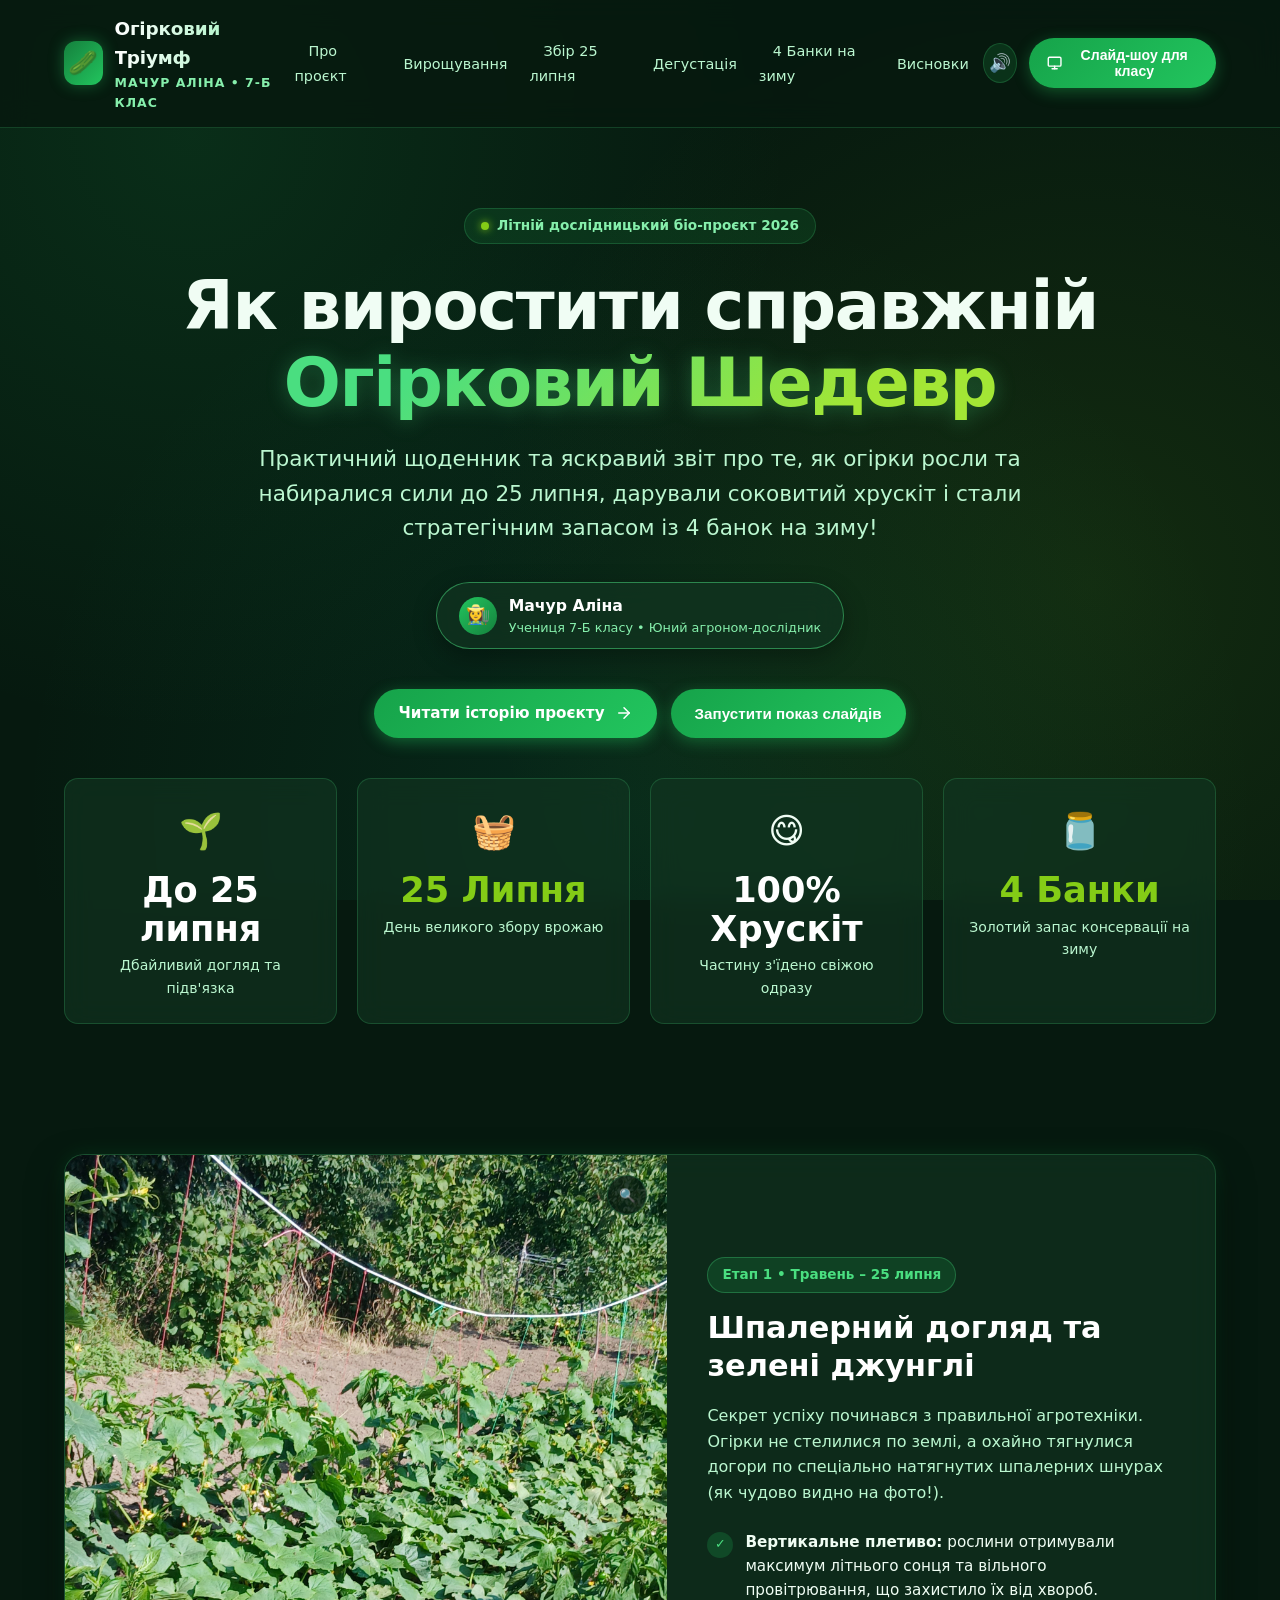
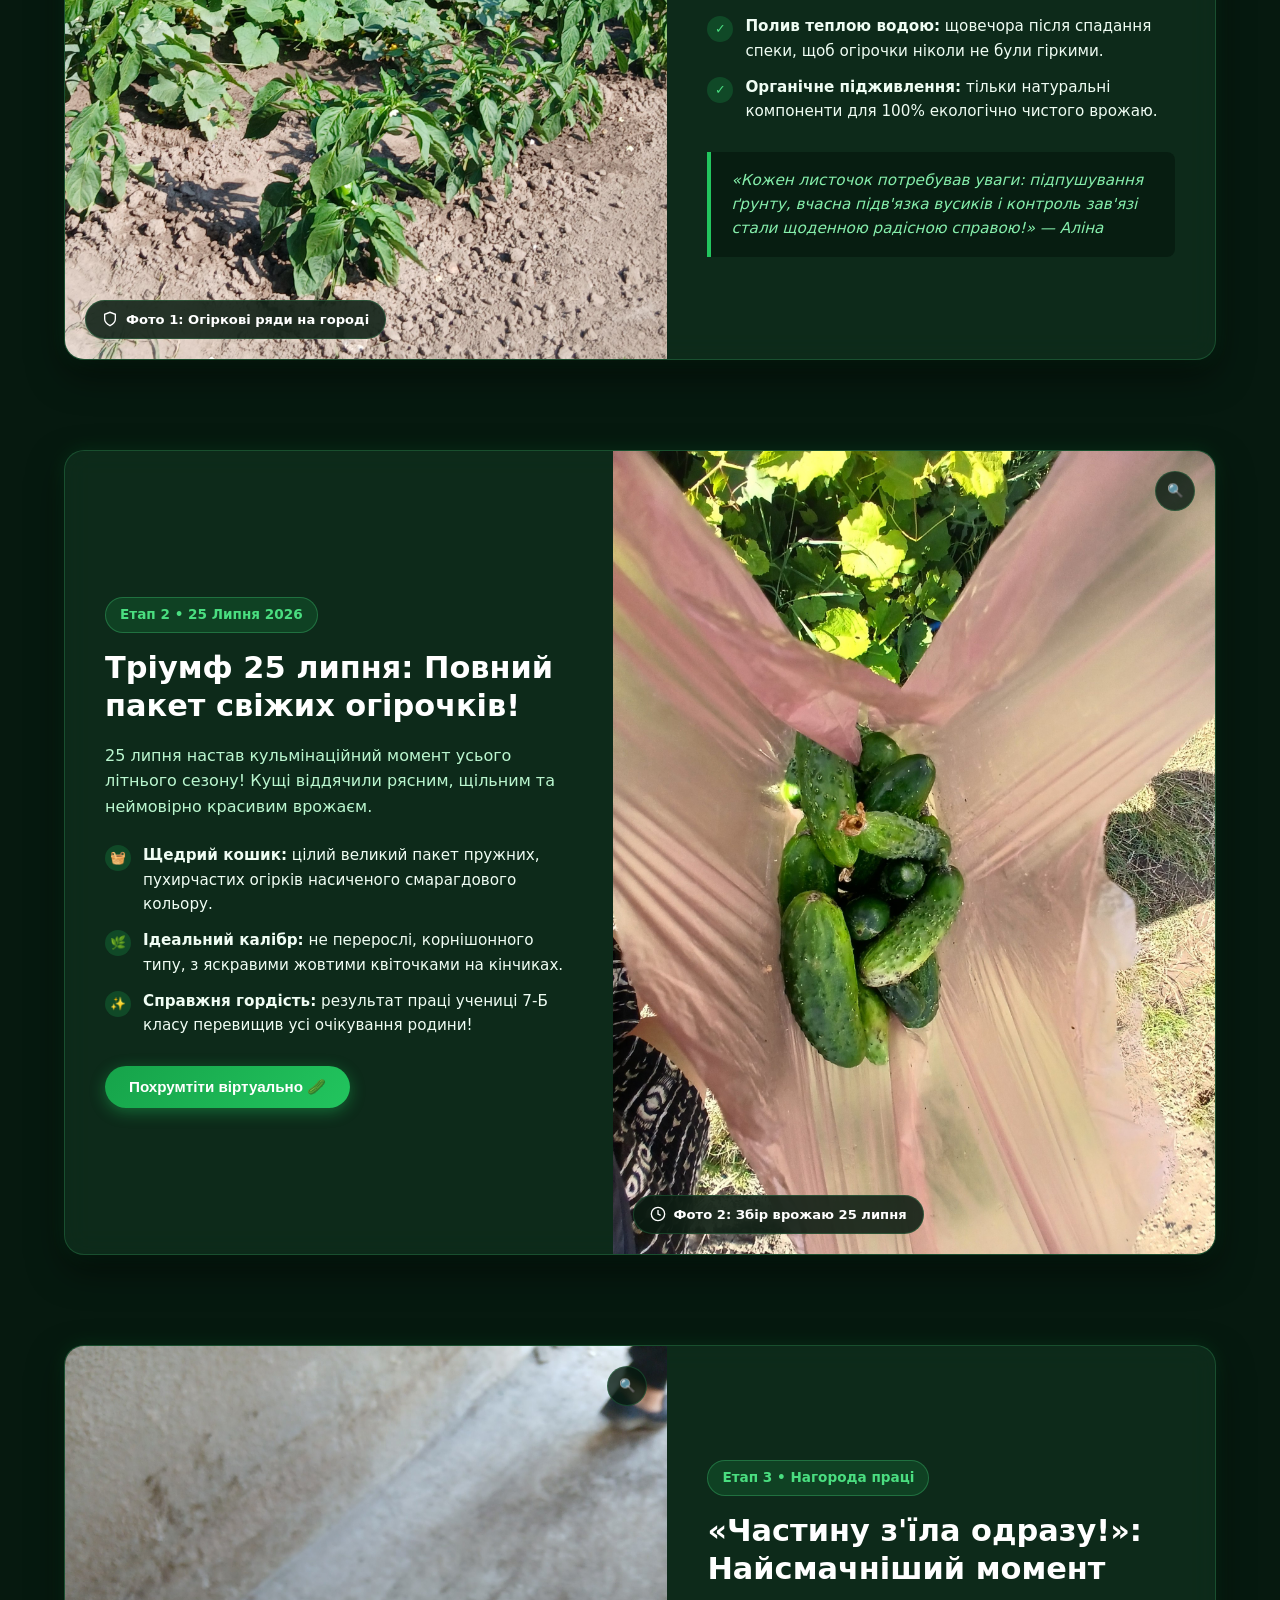
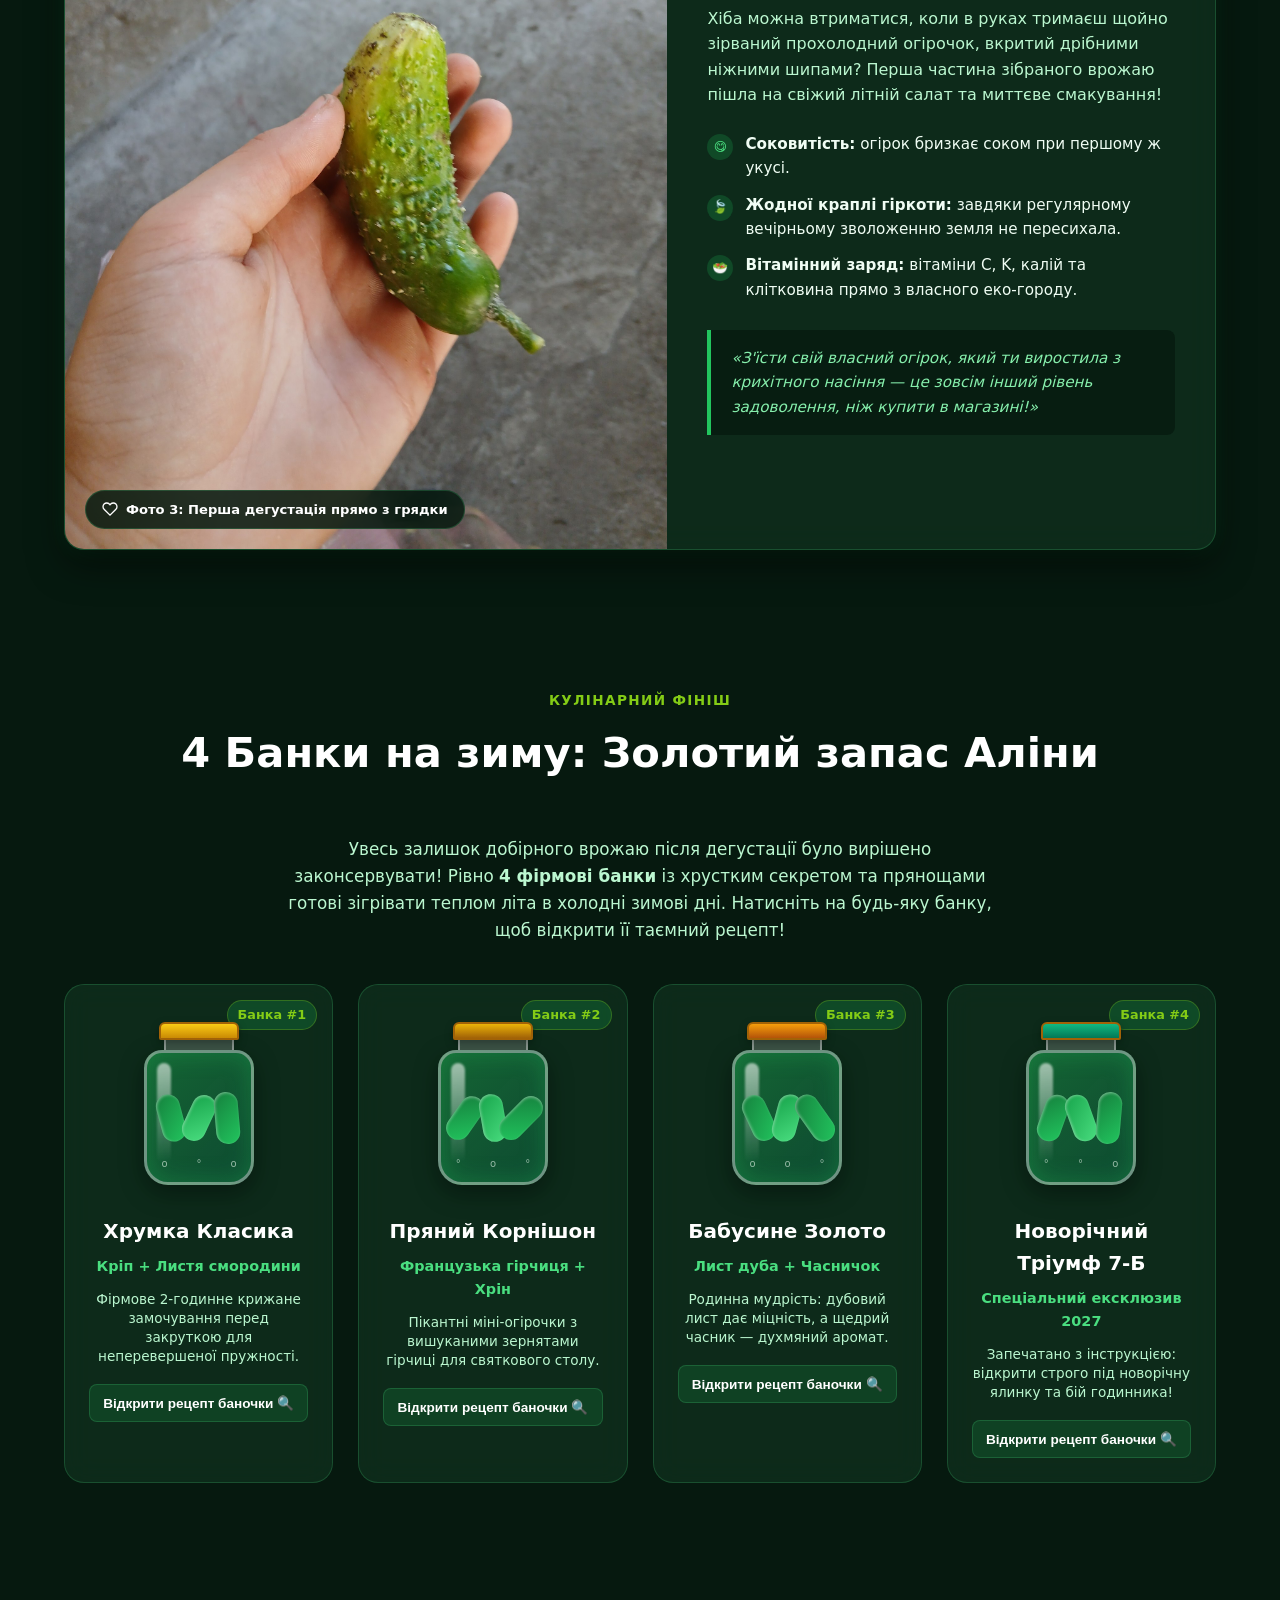
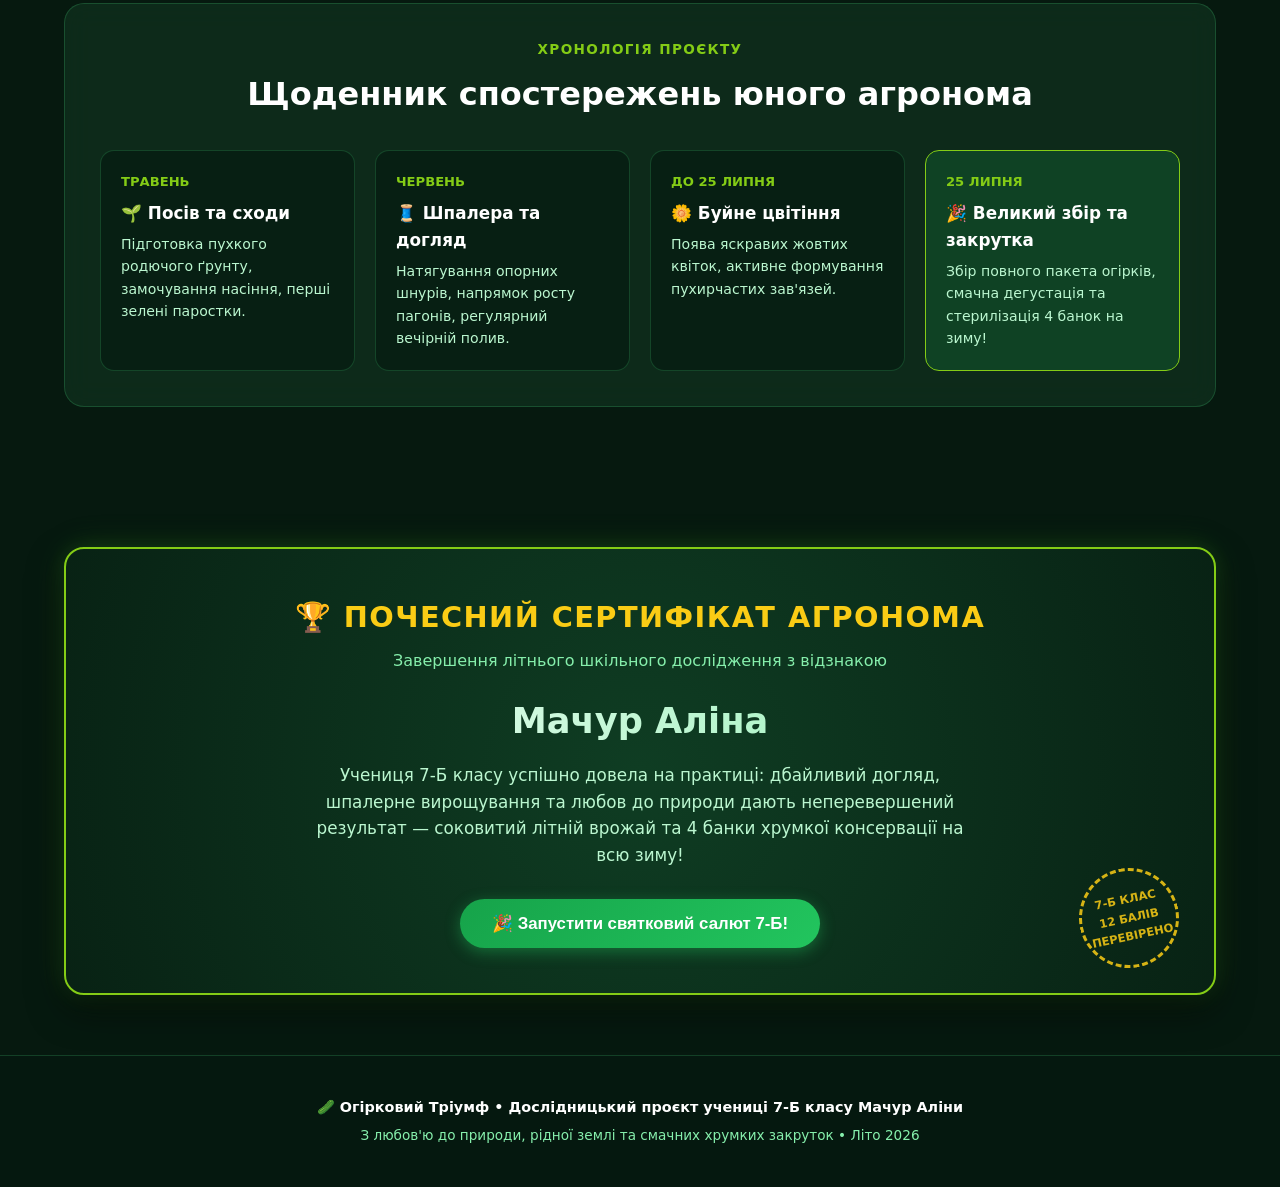
==== index.html @ 5b31d334 "feat: Alina Machur 7-B cucumber project presentation" ====
<!DOCTYPE html>
<html lang="uk">
<head>
  <meta charset="UTF-8">
  <meta name="viewport" content="width=device-width, initial-scale=1.0">
  <title>Агро-проєкт: Огірковий Тріумф | Мачур Аліна 7-Б клас</title>
  <meta name="description" content="Шкільний дослідницький проєкт учениці 7-Б класу Мачур Аліни про вирощування огірків до 25 липня, збір врожаю, дегустацію та закрутку 4 банок на зиму.">
  <link rel="stylesheet" href="style.css">
  <link rel="icon" href="data:image/svg+xml,<svg xmlns=%22http://www.w3.org/2000/svg%22 viewBox=%220 0 100 100%22><text y=%22.9em%22 font-size=%2290%22>🥒</text></svg>">
</head>
<body>

  <!-- Ambient Canvas Background -->
  <canvas id="ambientCanvas" class="ambient-bg"></canvas>

  <!-- Confetti Canvas -->
  <canvas id="confettiCanvas" style="position: fixed; top: 0; left: 0; width: 100vw; height: 100vh; pointer-events: none; z-index: 9998;"></canvas>

  <!-- Header Navigation -->
  <header class="site-header">
    <div class="header-container">
      <a href="#" class="logo-badge">
        <div class="logo-icon">🥒</div>
        <div class="logo-text">
          <h1>Огірковий Тріумф</h1>
          <p>Мачур Аліна • 7-Б клас</p>
        </div>
      </a>

      <nav>
        <ul class="nav-links">
          <li><a href="#about">Про проєкт</a></li>
          <li><a href="#growth">Вирощування</a></li>
          <li><a href="#harvest">Збір 25 липня</a></li>
          <li><a href="#tasting">Дегустація</a></li>
          <li><a href="#jars">4 Банки на зиму</a></li>
          <li><a href="#diploma">Висновки</a></li>
        </ul>
      </nav>

      <div class="nav-actions">
        <button id="soundToggleBtn" class="btn-sound" title="Увімкнути/Вимкнути звук">🔊</button>
        <button id="btnStartPres" class="btn-presentation">
          <svg width="18" height="18" viewBox="0 0 24 24" fill="none" stroke="currentColor" stroke-width="2.2" stroke-linecap="round" stroke-linejoin="round"><rect x="2" y="3" width="20" height="14" rx="2" ry="2"></rect><line x1="8" y1="21" x2="16" y2="21"></line><line x1="12" y1="17" x2="12" y2="21"></line></svg>
          Слайд-шоу для класу
        </button>
      </div>
    </div>
  </header>

  <main>
    <!-- Hero Section -->
    <section class="hero-section" id="about">
      <div class="container">
        <div class="hero-pill">
          <span class="dot"></span>
          Літній дослідницький біо-проєкт 2026
        </div>

        <h1 class="hero-title">
          Як виростити справжній <br>
          <span class="gradient-text">Огірковий Шедевр</span>
        </h1>

        <p class="hero-subtitle">
          Практичний щоденник та яскравий звіт про те, як огірки росли та набиралися сили до 25 липня, дарували соковитий хрускіт і стали стратегічним запасом із 4 банок на зиму!
        </p>

        <div class="author-chip">
          <div class="author-avatar">👩‍🌾</div>
          <div class="author-info">
            <div class="author-name">Мачур Аліна</div>
            <div class="author-school">Учениця 7-Б класу • Юний агроном-дослідник</div>
          </div>
        </div>

        <div style="display: flex; gap: 14px; justify-content: center; flex-wrap: wrap; margin-bottom: 40px;">
          <a href="#growth" class="interactive-crunch-btn" style="text-decoration: none;">
            <span>Читати історію проєкту</span>
            <svg width="18" height="18" viewBox="0 0 24 24" fill="none" stroke="currentColor" stroke-width="2" stroke-linecap="round" stroke-linejoin="round"><path d="M5 12h14"></path><path d="m12 5 7 7-7 7"></path></svg>
          </a>
          <button id="btnStartPresHero" class="btn-presentation" style="padding: 12px 24px; font-size: 0.95rem;">
            <span>Запустити показ слайдів</span>
          </button>
        </div>

        <!-- Metrics Row -->
        <div class="metrics-grid">
          <div class="metric-card">
            <div class="metric-icon">🌱</div>
            <div class="metric-value">До 25 липня</div>
            <div class="metric-label">Дбайливий догляд та підв'язка</div>
          </div>
          <div class="metric-card">
            <div class="metric-icon">🧺</div>
            <div class="metric-value highlight">25 Липня</div>
            <div class="metric-label">День великого збору врожаю</div>
          </div>
          <div class="metric-card">
            <div class="metric-icon">😋</div>
            <div class="metric-value">100% Хрускіт</div>
            <div class="metric-label">Частину з'їдено свіжою одразу</div>
          </div>
          <div class="metric-card">
            <div class="metric-icon">🫙</div>
            <div class="metric-value highlight">4 Банки</div>
            <div class="metric-label">Золотий запас консервації на зиму</div>
          </div>
        </div>
      </div>
    </section>

    <!-- Chapter 1: Growth & Care -->
    <section class="container" id="growth">
      <div class="chapter-block">
        <div class="chapter-inner">
          <div class="chapter-media">
            <img src="photo_2026-09-04_07-12-14.jpg" alt="Огіркова грядка Мачур Аліни з шпалерою" loading="lazy">
            <div class="media-badge">
              <svg width="16" height="16" viewBox="0 0 24 24" fill="none" stroke="currentColor" stroke-width="2"><path d="M12 22s8-4 8-10V5l-8-3-8 3v7c0 6 8 10 8 10z"></path></svg>
              Фото 1: Огіркові ряди на городі
            </div>
            <button class="media-zoom-btn" onclick="openLightbox('photo_2026-09-04_07-12-14.jpg')" title="Збільшити фото">🔍</button>
          </div>
          <div class="chapter-content">
            <div class="chapter-date-badge">Етап 1 • Травень – 25 липня</div>
            <h2 class="chapter-title">Шпалерний догляд та зелені джунглі</h2>
            <p class="chapter-desc">
              Секрет успіху починався з правильної агротехніки. Огірки не стелилися по землі, а охайно тягнулися догори по спеціально натягнутих шпалерних шнурах (як чудово видно на фото!).
            </p>
            <ul class="feature-list">
              <li>
                <span class="feature-icon">✓</span>
                <span><strong>Вертикальне плетиво:</strong> рослини отримували максимум літнього сонця та вільного провітрювання, що захистило їх від хвороб.</span>
              </li>
              <li>
                <span class="feature-icon">✓</span>
                <span><strong>Полив теплою водою:</strong> щовечора після спадання спеки, щоб огірочки ніколи не були гіркими.</span>
              </li>
              <li>
                <span class="feature-icon">✓</span>
                <span><strong>Органічне підживлення:</strong> тільки натуральні компоненти для 100% екологічно чистого врожаю.</span>
              </li>
            </ul>
            <div class="quote-box">
              «Кожен листочок потребував уваги: підпушування ґрунту, вчасна підв'язка вусиків і контроль зав'язі стали щоденною радісною справою!» — Аліна
            </div>
          </div>
        </div>
      </div>
    </section>

    <!-- Chapter 2: Harvest Day -->
    <section class="container" id="harvest">
      <div class="chapter-block">
        <div class="chapter-inner reversed">
          <div class="chapter-content">
            <div class="chapter-date-badge">Етап 2 • 25 Липня 2026</div>
            <h2 class="chapter-title">Тріумф 25 липня: Повний пакет свіжих огірочків!</h2>
            <p class="chapter-desc">
              25 липня настав кульмінаційний момент усього літнього сезону! Кущі віддячили рясним, щільним та неймовірно красивим врожаєм.
            </p>
            <ul class="feature-list">
              <li>
                <span class="feature-icon">🧺</span>
                <span><strong>Щедрий кошик:</strong> цілий великий пакет пружних, пухирчастих огірків насиченого смарагдового кольору.</span>
              </li>
              <li>
                <span class="feature-icon">🌿</span>
                <span><strong>Ідеальний калібр:</strong> не перерослі, корнішонного типу, з яскравими жовтими квіточками на кінчиках.</span>
              </li>
              <li>
                <span class="feature-icon">✨</span>
                <span><strong>Справжня гордість:</strong> результат праці учениці 7-Б класу перевищив усі очікування родини!</span>
              </li>
            </ul>
            <button class="interactive-crunch-btn" onclick="sfx.playCrunch()">
              <span>Похрумтіти віртуально 🥒</span>
            </button>
          </div>
          <div class="chapter-media">
            <img src="photo_2026-09-04_07-12-04.jpg" alt="Пакет зібраних свіжих огірків 25 липня" loading="lazy">
            <div class="media-badge">
              <svg width="16" height="16" viewBox="0 0 24 24" fill="none" stroke="currentColor" stroke-width="2"><circle cx="12" cy="12" r="10"></circle><polyline points="12 6 12 12 16 14"></polyline></svg>
              Фото 2: Збір врожаю 25 липня
            </div>
            <button class="media-zoom-btn" onclick="openLightbox('photo_2026-09-04_07-12-04.jpg')" title="Збільшити фото">🔍</button>
          </div>
        </div>
      </div>
    </section>

    <!-- Chapter 3: First Tasting -->
    <section class="container" id="tasting">
      <div class="chapter-block">
        <div class="chapter-inner">
          <div class="chapter-media">
            <img src="photo_2026-09-04_07-12-20.jpg" alt="Свіжий пухирчастий огірок у руці" loading="lazy">
            <div class="media-badge">
              <svg width="16" height="16" viewBox="0 0 24 24" fill="none" stroke="currentColor" stroke-width="2"><path d="M20.84 4.61a5.5 5.5 0 0 0-7.78 0L12 5.67l-1.06-1.06a5.5 5.5 0 0 0-7.78 7.78l1.06 1.06L12 21.23l7.78-7.78 1.06-1.06a5.5 5.5 0 0 0 0-7.78z"></path></svg>
              Фото 3: Перша дегустація прямо з грядки
            </div>
            <button class="media-zoom-btn" onclick="openLightbox('photo_2026-09-04_07-12-20.jpg')" title="Збільшити фото">🔍</button>
          </div>
          <div class="chapter-content">
            <div class="chapter-date-badge">Етап 3 • Нагорода праці</div>
            <h2 class="chapter-title">«Частину з'їла одразу!»: Найсмачніший момент</h2>
            <p class="chapter-desc">
              Хіба можна втриматися, коли в руках тримаєш щойно зірваний прохолодний огірочок, вкритий дрібними ніжними шипами? Перша частина зібраного врожаю пішла на свіжий літній салат та миттєве смакування!
            </p>
            <ul class="feature-list">
              <li>
                <span class="feature-icon">😋</span>
                <span><strong>Соковитість:</strong> огірок бризкає соком при першому ж укусі.</span>
              </li>
              <li>
                <span class="feature-icon">🍃</span>
                <span><strong>Жодної краплі гіркоти:</strong> завдяки регулярному вечірньому зволоженню земля не пересихала.</span>
              </li>
              <li>
                <span class="feature-icon">🥗</span>
                <span><strong>Вітамінний заряд:</strong> вітаміни C, K, калій та клітковина прямо з власного еко-городу.</span>
              </li>
            </ul>
            <div class="quote-box">
              «З'їсти свій власний огірок, який ти виростила з крихітного насіння — це зовсім інший рівень задоволення, ніж купити в магазині!»
            </div>
          </div>
        </div>
      </div>
    </section>

    <!-- Chapter 4: The 4 Jars for Winter -->
    <section class="jars-section" id="jars">
      <div class="container">
        <div class="section-title-wrap">
          <span class="section-tag">Кулінарний фініш</span>
          <h2 class="section-title">4 Банки на зиму: Золотий запас Аліни</h2>
        </div>

        <p class="jars-intro">
          Увесь залишок добірного врожаю після дегустації було вирішено законсервувати! Рівно <strong>4 фірмові банки</strong> із хрустким секретом та прянощами готові зігрівати теплом літа в холодні зимові дні. Натисніть на будь-яку банку, щоб відкрити її таємний рецепт!
        </p>

        <div class="jars-grid">
          <!-- Jar 1 -->
          <div class="jar-card" onclick="openJarModal(1)">
            <div class="jar-number-pill">Банка #1</div>
            <div class="jar-visual-container">
              <div class="jar-illustration">
                <div class="jar-cap"></div>
                <div class="jar-neck"></div>
                <div class="jar-body">
                  <div class="jar-shine"></div>
                  <div class="jar-cucumbers-inside">
                    <div class="mini-cuke"></div>
                    <div class="mini-cuke"></div>
                    <div class="mini-cuke"></div>
                  </div>
                  <div class="jar-bubbles"><span>o</span><span>°</span><span>o</span></div>
                </div>
              </div>
            </div>
            <h3 class="jar-title">Хрумка Класика</h3>
            <div class="jar-flavor">Кріп + Листя смородини</div>
            <p class="jar-secret-preview">Фірмове 2-годинне крижане замочування перед закруткою для неперевершеної пружності.</p>
            <button class="btn-open-jar">Відкрити рецепт баночки 🔍</button>
          </div>

          <!-- Jar 2 -->
          <div class="jar-card" onclick="openJarModal(2)">
            <div class="jar-number-pill">Банка #2</div>
            <div class="jar-visual-container">
              <div class="jar-illustration">
                <div class="jar-cap" style="background: linear-gradient(180deg, #eab308, #a16207);"></div>
                <div class="jar-neck"></div>
                <div class="jar-body">
                  <div class="jar-shine"></div>
                  <div class="jar-cucumbers-inside">
                    <div class="mini-cuke" style="transform: rotate(35deg);"></div>
                    <div class="mini-cuke" style="transform: rotate(-10deg);"></div>
                    <div class="mini-cuke" style="transform: rotate(45deg);"></div>
                  </div>
                  <div class="jar-bubbles"><span>°</span><span>o</span><span>°</span></div>
                </div>
              </div>
            </div>
            <h3 class="jar-title">Пряний Корнішон</h3>
            <div class="jar-flavor">Французька гірчиця + Хрін</div>
            <p class="jar-secret-preview">Пікантні міні-огірочки з вишуканими зернятами гірчиці для святкового столу.</p>
            <button class="btn-open-jar">Відкрити рецепт баночки 🔍</button>
          </div>

          <!-- Jar 3 -->
          <div class="jar-card" onclick="openJarModal(3)">
            <div class="jar-number-pill">Банка #3</div>
            <div class="jar-visual-container">
              <div class="jar-illustration">
                <div class="jar-cap" style="background: linear-gradient(180deg, #f59e0b, #b45309);"></div>
                <div class="jar-neck"></div>
                <div class="jar-body">
                  <div class="jar-shine"></div>
                  <div class="jar-cucumbers-inside">
                    <div class="mini-cuke" style="transform: rotate(-25deg);"></div>
                    <div class="mini-cuke" style="transform: rotate(15deg);"></div>
                    <div class="mini-cuke" style="transform: rotate(-35deg);"></div>
                  </div>
                  <div class="jar-bubbles"><span>o</span><span>o</span><span>°</span></div>
                </div>
              </div>
            </div>
            <h3 class="jar-title">Бабусине Золото</h3>
            <div class="jar-flavor">Лист дуба + Часничок</div>
            <p class="jar-secret-preview">Родинна мудрість: дубовий лист дає міцність, а щедрий часник — духмяний аромат.</p>
            <button class="btn-open-jar">Відкрити рецепт баночки 🔍</button>
          </div>

          <!-- Jar 4 -->
          <div class="jar-card" onclick="openJarModal(4)">
            <div class="jar-number-pill">Банка #4</div>
            <div class="jar-visual-container">
              <div class="jar-illustration">
                <div class="jar-cap" style="background: linear-gradient(180deg, #10b981, #047857);"></div>
                <div class="jar-neck"></div>
                <div class="jar-body">
                  <div class="jar-shine"></div>
                  <div class="jar-cucumbers-inside">
                    <div class="mini-cuke" style="transform: rotate(20deg);"></div>
                    <div class="mini-cuke" style="transform: rotate(-20deg);"></div>
                    <div class="mini-cuke" style="transform: rotate(5deg);"></div>
                  </div>
                  <div class="jar-bubbles"><span>°</span><span>°</span><span>o</span></div>
                </div>
              </div>
            </div>
            <h3 class="jar-title">Новорічний Тріумф 7-Б</h3>
            <div class="jar-flavor">Спеціальний ексклюзив 2027</div>
            <p class="jar-secret-preview">Запечатано з інструкцією: відкрити строго під новорічну ялинку та бій годинника!</p>
            <button class="btn-open-jar">Відкрити рецепт баночки 🔍</button>
          </div>
        </div>
      </div>
    </section>

    <!-- Diary and Timeline -->
    <section class="diary-section" id="diary">
      <div class="container">
        <div class="diary-card">
          <div class="section-title-wrap" style="margin-bottom: 25px;">
            <span class="section-tag">Хронологія проєкту</span>
            <h2 class="section-title" style="font-size: 2rem;">Щоденник спостережень юного агронома</h2>
          </div>

          <div class="timeline-steps">
            <div class="timeline-item">
              <div class="t-date">ТРАВЕНЬ</div>
              <div class="t-title">🌱 Посів та сходи</div>
              <p class="t-desc">Підготовка пухкого родючого ґрунту, замочування насіння, перші зелені паростки.</p>
            </div>
            <div class="timeline-item">
              <div class="t-date">ЧЕРВЕНЬ</div>
              <div class="t-title">🧵 Шпалера та догляд</div>
              <p class="t-desc">Натягування опорних шнурів, напрямок росту пагонів, регулярний вечірній полив.</p>
            </div>
            <div class="timeline-item">
              <div class="t-date">ДО 25 ЛИПНЯ</div>
              <div class="t-title">🌼 Буйне цвітіння</div>
              <p class="t-desc">Поява яскравих жовтих квіток, активне формування пухирчастих зав'язей.</p>
            </div>
            <div class="timeline-item" style="border-color: var(--accent-lime); background: rgba(34, 197, 94, 0.15);">
              <div class="t-date">25 ЛИПНЯ</div>
              <div class="t-title">🎉 Великий збір та закрутка</div>
              <p class="t-desc">Збір повного пакета огірків, смачна дегустація та стерилізація 4 банок на зиму!</p>
            </div>
          </div>
        </div>
      </div>
    </section>

    <!-- Diploma / Conclusions -->
    <section class="container" id="diploma">
      <div class="diploma-card">
        <div class="diploma-stamp">
          <span>7-Б Клас</span>
          <span>12 БАЛІВ</span>
          <span>ПЕРЕВІРЕНО</span>
        </div>
        <div class="diploma-title">🏆 Почесний Сертифікат Агронома</div>
        <div class="diploma-subtitle">Завершення літнього шкільного дослідження з відзнакою</div>
        <div class="diploma-recipient">Мачур Аліна</div>
        <p class="diploma-desc">
          Учениця 7-Б класу успішно довела на практиці: дбайливий догляд, шпалерне вирощування та любов до природи дають неперевершений результат — соковитий літній врожай та 4 банки хрумкої консервації на всю зиму!
        </p>

        <button id="btnDiplomaCelebrate" class="interactive-crunch-btn" style="padding: 14px 32px; font-size: 1.05rem;">
          <span>🎉 Запустити святковий салют 7-Б!</span>
        </button>
      </div>
    </section>
  </main>

  <!-- Modal for Jars -->
  <div id="jarModal" class="modal-overlay">
    <div class="modal-card">
      <button id="modalCloseBtn" class="modal-close-btn">&times;</button>
      <div id="modalBadge" style="display: inline-block; padding: 4px 12px; background: rgba(34, 197, 94, 0.25); color: var(--accent-lime); border-radius: 20px; font-size: 0.8rem; font-weight: 800; margin-bottom: 12px;"></div>
      <h2 id="modalTitle" style="color: #ffffff; font-size: 1.6rem; font-weight: 900; margin-bottom: 4px;"></h2>
      <p id="modalSubtitle" style="color: var(--accent-glow); font-size: 0.95rem; margin-bottom: 8px;"></p>
      <div id="modalSpecs" style="font-size: 0.85rem; color: var(--text-muted); padding-bottom: 14px; border-bottom: 1px solid var(--border-color); margin-bottom: 16px;"></div>

      <h4 style="color: #ffffff; font-size: 1rem; margin-bottom: 10px;">📋 Інгредієнти та прянощі:</h4>
      <ul id="modalIngredients" style="list-style: none; display: flex; flex-direction: column; gap: 8px; font-size: 0.92rem; color: var(--text-main); margin-bottom: 20px;"></ul>

      <div style="background: rgba(6, 25, 15, 0.8); border-left: 4px solid var(--accent-lime); padding: 14px; border-radius: 4px;">
        <h5 style="color: var(--accent-lime); font-size: 0.85rem; text-transform: uppercase; margin-bottom: 4px;">Секрет хрускоту від Аліни:</h5>
        <p id="modalSecret" style="font-size: 0.92rem; color: var(--text-sub);"></p>
      </div>
    </div>
  </div>

  <!-- Lightbox Modal -->
  <div id="lightboxModal" class="lightbox-modal">
    <img id="lightboxImg" src="" alt="Перегляд фотографії">
  </div>

  <!-- FULLSCREEN PRESENTATION VIEWER (FOR CLASS / PROJECTOR) -->
  <div id="presentationViewer" class="presentation-viewer">
    <div class="pres-header">
      <div style="display: flex; align-items: center; gap: 12px;">
        <span style="font-size: 24px;">🥒</span>
        <div>
          <h3 style="font-size: 1.1rem; color: #ffffff;">Огірковий Тріумф • Презентація для класу</h3>
          <p style="font-size: 0.78rem; color: var(--text-muted);">Авторка: Мачур Аліна, учениця 7-Б класу</p>
        </div>
      </div>
      <button id="btnClosePres" style="background: rgba(255,255,255,0.1); border: 1px solid var(--border-color); color: #fff; padding: 8px 16px; border-radius: 20px; cursor: pointer; font-weight: 700;">
        Закрити слайди (Esc) ✕
      </button>
    </div>

    <div class="pres-slide-container">
      <!-- Slide 1: Title -->
      <div class="pres-slide active">
        <div style="background: var(--bg-card); border: 2px solid var(--border-glow); border-radius: var(--radius-lg); padding: 50px 40px; text-align: center; backdrop-filter: var(--glass-blur);">
          <div class="hero-pill">7-Б клас • Дослідницький проєкт</div>
          <h1 style="font-size: 2.8rem; font-weight: 900; margin-bottom: 16px; color: #ffffff;">
            Вирощування огірків: <br>
            <span style="color: var(--accent-lime);">Від сходів до 4 банок консервації</span>
          </h1>
          <p style="font-size: 1.25rem; color: var(--text-sub); max-width: 650px; margin: 0 auto 30px;">
            Доповідачка: <strong>Мачур Аліна</strong><br>
            Ключова дата тріумфу: <strong>25 липня 2026 року</strong>
          </p>
          <div style="display: flex; justify-content: center; gap: 20px;">
            <div style="background: rgba(6,25,15,0.8); padding: 15px 25px; border-radius: 12px; border: 1px solid var(--border-color);">
              <div style="font-size: 1.8rem; font-weight: 800; color: var(--accent-glow);">25.07</div>
              <div style="font-size: 0.8rem; color: var(--text-muted);">Збір врожаю</div>
            </div>
            <div style="background: rgba(6,25,15,0.8); padding: 15px 25px; border-radius: 12px; border: 1px solid var(--border-color);">
              <div style="font-size: 1.8rem; font-weight: 800; color: var(--gold);">4 Банки</div>
              <div style="font-size: 0.8rem; color: var(--text-muted);">Запаси на зиму</div>
            </div>
          </div>
        </div>
      </div>

      <!-- Slide 2: Growth photo -->
      <div class="pres-slide">
        <div style="display: grid; grid-template-columns: 1fr 1fr; gap: 30px; background: var(--bg-card); border: 1px solid var(--border-color); border-radius: var(--radius-lg); padding: 30px; align-items: center;">
          <img src="photo_2026-09-04_07-12-14.jpg" style="width: 100%; height: 420px; object-fit: cover; border-radius: 14px; border: 1px solid var(--border-glow);" alt="Грядка">
          <div>
            <div class="chapter-date-badge">Слайд 2 • Догляд до 25 липня</div>
            <h2 style="font-size: 2rem; color: #ffffff; margin-bottom: 14px;">Шпалерний метод вирощування</h2>
            <p style="font-size: 1.05rem; color: var(--text-sub); margin-bottom: 16px;">
              На фото наочно видно систему натягнутих шнурів-шпалер. Завдяки цьому огіркові лози піднімалися до світла, не торкаючись землі, що гарантувало чистоту плодів та захист від грибкових хвороб.
            </p>
            <ul style="list-style: none; display: flex; flex-direction: column; gap: 10px; color: var(--text-main); font-size: 0.95rem;">
              <li>🍃 Щоденний вечірній полив нагрітою на сонці водою</li>
              <li>☀️ Оптимальне освітлення кожного листочка</li>
              <li>🧑‍🌾 Підпушування прикореневої зони</li>
            </ul>
          </div>
        </div>
      </div>

      <!-- Slide 3: Harvest photo -->
      <div class="pres-slide">
        <div style="display: grid; grid-template-columns: 1fr 1fr; gap: 30px; background: var(--bg-card); border: 1px solid var(--border-color); border-radius: var(--radius-lg); padding: 30px; align-items: center;">
          <div>
            <div class="chapter-date-badge">Слайд 3 • Кульмінація 25 липня</div>
            <h2 style="font-size: 2rem; color: #ffffff; margin-bottom: 14px;">Збір довгоочікуваного врожаю!</h2>
            <p style="font-size: 1.05rem; color: var(--text-sub); margin-bottom: 16px;">
              25 липня настав день збору. Повний пакет свіжих, пружних, пухирчастих огірків прямо з грядки. Кожен огірочок — добірний та бездоганний за формою.
            </p>
            <div style="background: rgba(34, 197, 94, 0.15); border: 1px solid var(--border-glow); padding: 16px; border-radius: 12px; margin-top: 15px;">
              <div style="color: var(--accent-lime); font-weight: 800; font-size: 1.1rem; margin-bottom: 4px;">Результат збору 25 липня:</div>
              <div style="font-size: 0.95rem; color: var(--text-sub);">Врожаю вистачило і на ситну свіжу дегустацію, і на повноцінну зимову консервацію!</div>
            </div>
          </div>
          <img src="photo_2026-09-04_07-12-04.jpg" style="width: 100%; height: 420px; object-fit: cover; border-radius: 14px; border: 1px solid var(--border-glow);" alt="Пакет з огірками">
        </div>
      </div>

      <!-- Slide 4: Tasting photo -->
      <div class="pres-slide">
        <div style="display: grid; grid-template-columns: 1fr 1fr; gap: 30px; background: var(--bg-card); border: 1px solid var(--border-color); border-radius: var(--radius-lg); padding: 30px; align-items: center;">
          <img src="photo_2026-09-04_07-12-20.jpg" style="width: 100%; height: 420px; object-fit: cover; border-radius: 14px; border: 1px solid var(--border-glow);" alt="Огірок у руці">
          <div>
            <div class="chapter-date-badge">Слайд 4 • Перша проба</div>
            <h2 style="font-size: 2rem; color: #ffffff; margin-bottom: 14px;">«Частину з'їла одразу!»</h2>
            <p style="font-size: 1.05rem; color: var(--text-sub); margin-bottom: 16px;">
              Найприємніший момент будь-якого агронома — перша дегустація. Свіжий пухирчастий огірочок, зігрітий літнім сонцем, виявився неймовірно хрустким, ніжним та солодкуватим без краплі гіркоти!
            </p>
            <button class="interactive-crunch-btn" onclick="sfx.playCrunch()">
              <span>Послухати хрускіт 🥒</span>
            </button>
          </div>
        </div>
      </div>

      <!-- Slide 5: The 4 Jars -->
      <div class="pres-slide">
        <div style="background: var(--bg-card); border: 1px solid var(--border-color); border-radius: var(--radius-lg); padding: 35px; text-align: center;">
          <div class="chapter-date-badge">Слайд 5 • Стратегічний запас</div>
          <h2 style="font-size: 2.2rem; color: #ffffff; margin-bottom: 10px;">Закрутка в 4 банки на зиму</h2>
          <p style="font-size: 1rem; color: var(--text-sub); max-width: 650px; margin: 0 auto 25px;">
            Увесь основний врожай закручено за фірмовими рецептами з кропом, смородиновим листям, часником та спеціями:
          </p>
          <div style="display: grid; grid-template-columns: repeat(4, 1fr); gap: 15px;">
            <div style="background: rgba(6,25,15,0.7); border: 1px solid var(--border-color); border-radius: 12px; padding: 18px 12px;">
              <div style="font-size: 2rem;">🫙</div>
              <div style="color: var(--accent-lime); font-weight: 800; font-size: 0.95rem; margin-top: 6px;">Банка 1</div>
              <div style="color: var(--text-sub); font-size: 0.8rem;">Класична хрумка</div>
            </div>
            <div style="background: rgba(6,25,15,0.7); border: 1px solid var(--border-color); border-radius: 12px; padding: 18px 12px;">
              <div style="font-size: 2rem;">🫙</div>
              <div style="color: var(--accent-lime); font-weight: 800; font-size: 0.95rem; margin-top: 6px;">Банка 2</div>
              <div style="color: var(--text-sub); font-size: 0.8rem;">Пряні корнішони</div>
            </div>
            <div style="background: rgba(6,25,15,0.7); border: 1px solid var(--border-color); border-radius: 12px; padding: 18px 12px;">
              <div style="font-size: 2rem;">🫙</div>
              <div style="color: var(--accent-lime); font-weight: 800; font-size: 0.95rem; margin-top: 6px;">Банка 3</div>
              <div style="color: var(--text-sub); font-size: 0.8rem;">Бабусин рецепт</div>
            </div>
            <div style="background: rgba(6,25,15,0.7); border: 1px solid var(--border-color); border-radius: 12px; padding: 18px 12px;">
              <div style="font-size: 2rem;">🫙</div>
              <div style="color: var(--gold); font-weight: 800; font-size: 0.95rem; margin-top: 6px;">Банка 4</div>
              <div style="color: var(--text-sub); font-size: 0.8rem;">Новорічний запас</div>
            </div>
          </div>
        </div>
      </div>

      <!-- Slide 6: Summary -->
      <div class="pres-slide">
        <div style="background: var(--bg-card); border: 2px solid var(--accent-lime); border-radius: var(--radius-lg); padding: 40px; text-align: center;">
          <div style="font-size: 3rem; margin-bottom: 10px;">🌟</div>
          <h2 style="font-size: 2.2rem; color: var(--gold); margin-bottom: 12px;">Висновки шкільного дослідження</h2>
          <p style="font-size: 1.1rem; color: var(--text-sub); max-width: 700px; margin: 0 auto 20px;">
            1. Власноруч вирощені огірки перевершують магазинної якості завдяки свіжості та відсутності хімікатів.<br>
            2. Шпалерний метод полегшує догляд та збір врожаю.<br>
            3. Результат: подвійна користь — літні вітаміни та запас хрумких консервацій на зиму!
          </p>
          <div style="font-size: 1.15rem; font-weight: 800; color: #ffffff;">
            Дякую за увагу! Авторка: Мачур Аліна, 7-Б клас 🥒✨
          </div>
        </div>
      </div>
    </div>

    <div class="pres-footer">
      <button id="btnPrevSlide" class="pres-nav-btn">
        <svg width="18" height="18" viewBox="0 0 24 24" fill="none" stroke="currentColor" stroke-width="2"><path d="m15 18-6-6 6-6"></path></svg>
        Назад
      </button>
      <div id="slideIndicator" style="font-weight: 800; color: var(--accent-lime); font-size: 1.1rem;">
        1 / 6
      </div>
      <button id="btnNextSlide" class="pres-nav-btn">
        Вперед
        <svg width="18" height="18" viewBox="0 0 24 24" fill="none" stroke="currentColor" stroke-width="2"><path d="m9 18 6-6-6-6"></path></svg>
      </button>
    </div>
  </div>

  <!-- Footer -->
  <footer>
    <div class="container">
      <p style="font-weight: 700; color: #ffffff; margin-bottom: 6px;">
        🥒 Огірковий Тріумф • Дослідницький проєкт учениці 7-Б класу Мачур Аліни
      </p>
      <p style="color: var(--text-muted); font-size: 0.85rem;">
        З любов'ю до природи, рідної землі та смачних хрумких закруток • Літо 2026
      </p>
    </div>
  </footer>

  <script src="app.js"></script>
</body>
</html>
---- style.css ----
:root {
  --bg-primary: #06190f;
  --bg-secondary: #0c2b1a;
  --bg-card: rgba(18, 53, 33, 0.65);
  --bg-card-hover: rgba(26, 74, 47, 0.8);
  --border-color: rgba(74, 222, 128, 0.2);
  --border-glow: rgba(74, 222, 128, 0.5);
  --text-main: #f0fdf4;
  --text-muted: #86efac;
  --text-sub: #bbf7d0;
  --accent-green: #22c55e;
  --accent-lime: #84cc16;
  --accent-emerald: #10b981;
  --accent-glow: #4ade80;
  --gold: #facc15;
  --glass-blur: blur(14px);
  --radius-lg: 20px;
  --radius-md: 14px;
  --radius-sm: 8px;
  --shadow-lg: 0 15px 35px rgba(0, 0, 0, 0.5), 0 0 20px rgba(34, 197, 94, 0.15);
  --transition: all 0.35s cubic-bezier(0.4, 0, 0.2, 1);
}

* {
  margin: 0;
  padding: 0;
  box-sizing: border-box;
}

body {
  font-family: 'Segoe UI', system-ui, -apple-system, BlinkMacSystemFont, Roboto, sans-serif;
  background-color: var(--bg-primary);
  color: var(--text-main);
  line-height: 1.6;
  overflow-x: hidden;
  background-image: 
    radial-gradient(circle at 15% 15%, rgba(34, 197, 94, 0.12) 0%, transparent 45%),
    radial-gradient(circle at 85% 65%, rgba(132, 204, 22, 0.1) 0%, transparent 50%),
    radial-gradient(circle at 50% 90%, rgba(16, 185, 129, 0.1) 0%, transparent 60%);
  background-attachment: fixed;
}

/* Background floating particles / cucumber garden vibe */
.ambient-bg {
  position: fixed;
  top: 0;
  left: 0;
  width: 100vw;
  height: 100vh;
  pointer-events: none;
  z-index: 0;
  opacity: 0.7;
}

/* Navigation Header */
.site-header {
  position: sticky;
  top: 0;
  z-index: 100;
  background: rgba(6, 25, 15, 0.85);
  backdrop-filter: var(--glass-blur);
  border-bottom: 1px solid var(--border-color);
  transition: var(--transition);
}

.header-container {
  max-width: 1200px;
  margin: 0 auto;
  padding: 14px 24px;
  display: flex;
  align-items: center;
  justify-content: space-between;
}

.logo-badge {
  display: flex;
  align-items: center;
  gap: 12px;
  text-decoration: none;
  color: var(--text-main);
}

.logo-icon {
  width: 44px;
  height: 44px;
  border-radius: 12px;
  background: linear-gradient(135deg, #15803d, #22c55e);
  display: flex;
  align-items: center;
  justify-content: center;
  font-size: 24px;
  box-shadow: 0 0 15px rgba(34, 197, 94, 0.4);
}

.logo-text h1 {
  font-size: 1.15rem;
  font-weight: 800;
  background: linear-gradient(to right, #ffffff, #86efac);
  -webkit-background-clip: text;
  -webkit-text-fill-color: transparent;
  letter-spacing: -0.01em;
}

.logo-text p {
  font-size: 0.78rem;
  color: var(--text-muted);
  text-transform: uppercase;
  letter-spacing: 0.08em;
  font-weight: 600;
}

.nav-links {
  display: flex;
  gap: 8px;
  align-items: center;
  list-style: none;
}

.nav-links a {
  color: var(--text-sub);
  text-decoration: none;
  font-size: 0.9rem;
  font-weight: 500;
  padding: 8px 14px;
  border-radius: var(--radius-sm);
  transition: var(--transition);
}

.nav-links a:hover {
  background: rgba(74, 222, 128, 0.15);
  color: #ffffff;
}

.nav-actions {
  display: flex;
  align-items: center;
  gap: 12px;
}

.btn-sound {
  background: rgba(34, 197, 94, 0.15);
  border: 1px solid var(--border-color);
  color: var(--text-sub);
  width: 40px;
  height: 40px;
  border-radius: 50%;
  cursor: pointer;
  display: flex;
  align-items: center;
  justify-content: center;
  font-size: 1.1rem;
  transition: var(--transition);
}

.btn-sound:hover {
  background: rgba(34, 197, 94, 0.3);
  transform: scale(1.05);
}

.btn-presentation {
  background: linear-gradient(135deg, #16a34a, #22c55e);
  color: #ffffff;
  border: none;
  padding: 9px 18px;
  border-radius: 30px;
  font-weight: 700;
  font-size: 0.88rem;
  cursor: pointer;
  display: flex;
  align-items: center;
  gap: 8px;
  box-shadow: 0 4px 15px rgba(34, 197, 94, 0.35);
  transition: var(--transition);
}

.btn-presentation:hover {
  transform: translateY(-2px);
  box-shadow: 0 6px 20px rgba(34, 197, 94, 0.5);
  background: linear-gradient(135deg, #22c55e, #4ade80);
}

/* Layout container */
.container {
  max-width: 1200px;
  margin: 0 auto;
  padding: 0 24px;
  position: relative;
  z-index: 1;
}

/* Hero Section */
.hero-section {
  padding: 80px 0 60px;
  text-align: center;
  position: relative;
}

.hero-pill {
  display: inline-flex;
  align-items: center;
  gap: 8px;
  padding: 6px 16px;
  background: rgba(34, 197, 94, 0.12);
  border: 1px solid var(--border-color);
  border-radius: 50px;
  font-size: 0.85rem;
  font-weight: 600;
  color: var(--text-muted);
  margin-bottom: 24px;
  animation: pulse-glow 3s infinite alternate;
}

.hero-pill span.dot {
  width: 8px;
  height: 8px;
  background: var(--accent-lime);
  border-radius: 50%;
  box-shadow: 0 0 8px var(--accent-lime);
}

.hero-title {
  font-size: clamp(2.4rem, 5.5vw, 4.2rem);
  font-weight: 900;
  line-height: 1.15;
  margin-bottom: 20px;
  letter-spacing: -0.02em;
}

.hero-title .gradient-text {
  background: linear-gradient(135deg, #4ade80 20%, #a3e635 80%);
  -webkit-background-clip: text;
  -webkit-text-fill-color: transparent;
  filter: drop-shadow(0 2px 10px rgba(74, 222, 128, 0.3));
}

.hero-subtitle {
  font-size: clamp(1.05rem, 2vw, 1.35rem);
  color: var(--text-sub);
  max-width: 780px;
  margin: 0 auto 36px;
  font-weight: 400;
}

.author-chip {
  display: inline-flex;
  align-items: center;
  gap: 12px;
  padding: 10px 22px;
  background: rgba(18, 53, 33, 0.7);
  backdrop-filter: var(--glass-blur);
  border: 1px solid var(--border-glow);
  border-radius: 40px;
  box-shadow: 0 8px 24px rgba(0, 0, 0, 0.3);
  margin-bottom: 40px;
}

.author-avatar {
  width: 38px;
  height: 38px;
  background: linear-gradient(135deg, #22c55e, #15803d);
  border-radius: 50%;
  display: flex;
  align-items: center;
  justify-content: center;
  font-size: 1.2rem;
}

.author-info {
  text-align: left;
}

.author-name {
  font-weight: 800;
  font-size: 0.98rem;
  color: #ffffff;
}

.author-school {
  font-size: 0.8rem;
  color: var(--text-muted);
}

/* Quick Metrics Row */
.metrics-grid {
  display: grid;
  grid-template-columns: repeat(auto-fit, minmax(220px, 1fr));
  gap: 20px;
  margin-top: 20px;
  margin-bottom: 70px;
}

.metric-card {
  background: var(--bg-card);
  backdrop-filter: var(--glass-blur);
  border: 1px solid var(--border-color);
  padding: 24px;
  border-radius: var(--radius-md);
  text-align: center;
  transition: var(--transition);
  position: relative;
  overflow: hidden;
}

.metric-card::before {
  content: '';
  position: absolute;
  top: 0;
  left: 0;
  right: 0;
  height: 3px;
  background: linear-gradient(90deg, var(--accent-green), var(--accent-lime));
  opacity: 0;
  transition: var(--transition);
}

.metric-card:hover {
  transform: translateY(-5px);
  border-color: var(--border-glow);
  box-shadow: var(--shadow-lg);
}

.metric-card:hover::before {
  opacity: 1;
}

.metric-icon {
  font-size: 2.2rem;
  margin-bottom: 12px;
}

.metric-value {
  font-size: 2.2rem;
  font-weight: 900;
  color: #ffffff;
  line-height: 1.1;
  margin-bottom: 6px;
}

.metric-value.highlight {
  color: var(--accent-lime);
}

.metric-label {
  font-size: 0.88rem;
  color: var(--text-sub);
}

/* Story Timeline Section */
.section-title-wrap {
  text-align: center;
  margin-bottom: 50px;
}

.section-tag {
  color: var(--accent-lime);
  font-size: 0.85rem;
  font-weight: 700;
  text-transform: uppercase;
  letter-spacing: 0.1em;
  display: block;
  margin-bottom: 8px;
}

.section-title {
  font-size: clamp(1.8rem, 3.5vw, 2.6rem);
  font-weight: 800;
  color: #ffffff;
}

/* Story Chapters */
.chapter-block {
  margin-bottom: 90px;
  background: var(--bg-card);
  backdrop-filter: var(--glass-blur);
  border: 1px solid var(--border-color);
  border-radius: var(--radius-lg);
  overflow: hidden;
  box-shadow: var(--shadow-lg);
  transition: var(--transition);
}

.chapter-block:hover {
  border-color: var(--border-glow);
}

.chapter-inner {
  display: grid;
  grid-template-columns: 1.1fr 1fr;
  align-items: center;
  gap: 0;
}

.chapter-inner.reversed {
  grid-template-columns: 1fr 1.1fr;
}

.chapter-media {
  position: relative;
  overflow: hidden;
  height: 100%;
  min-height: 420px;
  background: #020b06;
}

.chapter-media img {
  width: 100%;
  height: 100%;
  object-fit: cover;
  display: block;
  transition: transform 0.6s ease;
}

.chapter-block:hover .chapter-media img {
  transform: scale(1.04);
}

.media-badge {
  position: absolute;
  bottom: 20px;
  left: 20px;
  background: rgba(6, 25, 15, 0.85);
  backdrop-filter: var(--glass-blur);
  border: 1px solid var(--border-color);
  padding: 8px 16px;
  border-radius: 30px;
  font-size: 0.82rem;
  font-weight: 600;
  color: #ffffff;
  display: flex;
  align-items: center;
  gap: 8px;
}

.media-zoom-btn {
  position: absolute;
  top: 20px;
  right: 20px;
  width: 40px;
  height: 40px;
  border-radius: 50%;
  background: rgba(6, 25, 15, 0.8);
  border: 1px solid var(--border-color);
  color: #ffffff;
  display: flex;
  align-items: center;
  justify-content: center;
  cursor: pointer;
  transition: var(--transition);
}

.media-zoom-btn:hover {
  background: var(--accent-green);
  transform: scale(1.1);
}

.chapter-content {
  padding: 45px 40px;
}

.chapter-date-badge {
  display: inline-flex;
  align-items: center;
  gap: 6px;
  background: rgba(34, 197, 94, 0.15);
  color: var(--accent-glow);
  font-size: 0.85rem;
  font-weight: 700;
  padding: 6px 14px;
  border-radius: 20px;
  margin-bottom: 16px;
  border: 1px solid rgba(74, 222, 128, 0.3);
}

.chapter-title {
  font-size: clamp(1.4rem, 2.5vw, 1.9rem);
  font-weight: 800;
  color: #ffffff;
  line-height: 1.25;
  margin-bottom: 18px;
}

.chapter-desc {
  font-size: 1rem;
  color: var(--text-sub);
  margin-bottom: 24px;
}

.feature-list {
  list-style: none;
  display: flex;
  flex-direction: column;
  gap: 12px;
  margin-bottom: 28px;
}

.feature-list li {
  display: flex;
  align-items: flex-start;
  gap: 12px;
  font-size: 0.95rem;
  color: var(--text-main);
}

.feature-icon {
  background: rgba(34, 197, 94, 0.2);
  color: var(--accent-glow);
  width: 26px;
  height: 26px;
  border-radius: 50%;
  display: inline-flex;
  align-items: center;
  justify-content: center;
  font-size: 0.8rem;
  flex-shrink: 0;
  margin-top: 2px;
}

.quote-box {
  background: rgba(6, 25, 15, 0.7);
  border-left: 4px solid var(--accent-green);
  padding: 16px 20px;
  border-radius: 0 var(--radius-sm) var(--radius-sm) 0;
  font-style: italic;
  font-size: 0.95rem;
  color: var(--text-muted);
}

.interactive-crunch-btn {
  background: linear-gradient(135deg, #16a34a, #22c55e);
  color: #ffffff;
  border: none;
  padding: 12px 24px;
  border-radius: 30px;
  font-weight: 700;
  font-size: 0.95rem;
  cursor: pointer;
  display: inline-flex;
  align-items: center;
  gap: 10px;
  transition: var(--transition);
  box-shadow: 0 4px 15px rgba(34, 197, 94, 0.4);
}

.interactive-crunch-btn:hover {
  transform: translateY(-3px) scale(1.03);
  box-shadow: 0 8px 25px rgba(74, 222, 128, 0.5);
}

/* JARS SECTION (THE 4 JARS) */
.jars-section {
  padding: 50px 0 80px;
}

.jars-intro {
  text-align: center;
  max-width: 720px;
  margin: 0 auto 40px;
  color: var(--text-sub);
  font-size: 1.05rem;
}

.jars-grid {
  display: grid;
  grid-template-columns: repeat(auto-fit, minmax(260px, 1fr));
  gap: 25px;
}

.jar-card {
  background: var(--bg-card);
  backdrop-filter: var(--glass-blur);
  border: 1px solid var(--border-color);
  border-radius: var(--radius-lg);
  padding: 30px 24px 24px;
  text-align: center;
  cursor: pointer;
  transition: var(--transition);
  position: relative;
  overflow: hidden;
}

.jar-card:hover {
  transform: translateY(-8px);
  border-color: var(--border-glow);
  box-shadow: 0 20px 40px rgba(0, 0, 0, 0.6), 0 0 30px rgba(34, 197, 94, 0.3);
}

.jar-number-pill {
  position: absolute;
  top: 15px;
  right: 15px;
  background: rgba(34, 197, 94, 0.2);
  color: var(--accent-lime);
  font-weight: 800;
  font-size: 0.8rem;
  padding: 4px 10px;
  border-radius: 20px;
  border: 1px solid rgba(132, 204, 22, 0.3);
}

/* Visual SVG/CSS Jar Illustration */
.jar-visual-container {
  height: 180px;
  display: flex;
  align-items: center;
  justify-content: center;
  margin-bottom: 20px;
  position: relative;
}

.jar-illustration {
  width: 120px;
  height: 165px;
  position: relative;
  display: flex;
  flex-direction: column;
  align-items: center;
  transition: var(--transition);
}

.jar-card:hover .jar-illustration {
  transform: scale(1.08) rotate(1deg);
}

.jar-cap {
  width: 80px;
  height: 18px;
  background: linear-gradient(180deg, #facc15, #ca8a04);
  border-radius: 6px 6px 2px 2px;
  border: 2px solid #a16207;
  box-shadow: 0 3px 8px rgba(0,0,0,0.3);
  position: relative;
  z-index: 3;
}

.jar-neck {
  width: 70px;
  height: 10px;
  background: rgba(255, 255, 255, 0.2);
  border-left: 2px solid rgba(255,255,255,0.4);
  border-right: 2px solid rgba(255,255,255,0.4);
  z-index: 2;
}

.jar-body {
  width: 110px;
  height: 135px;
  background: linear-gradient(135deg, rgba(34, 197, 94, 0.35) 0%, rgba(16, 185, 129, 0.2) 100%);
  border: 3px solid rgba(255, 255, 255, 0.4);
  border-radius: 18px 18px 24px 24px;
  position: relative;
  backdrop-filter: blur(4px);
  box-shadow: inset 0 0 25px rgba(34, 197, 94, 0.3), 0 8px 25px rgba(0,0,0,0.4);
  overflow: hidden;
  display: flex;
  align-items: center;
  justify-content: center;
}

.jar-cucumbers-inside {
  position: absolute;
  width: 100%;
  height: 100%;
  display: flex;
  flex-wrap: wrap;
  align-items: center;
  justify-content: center;
  gap: 4px;
  padding: 10px;
}

.mini-cuke {
  width: 24px;
  height: 48px;
  background: linear-gradient(135deg, #15803d, #22c55e);
  border-radius: 12px;
  transform: rotate(-15deg);
  box-shadow: inset 1px 1px 3px rgba(255,255,255,0.4);
}

.mini-cuke:nth-child(2) {
  transform: rotate(25deg);
  background: linear-gradient(135deg, #16a34a, #4ade80);
}

.mini-cuke:nth-child(3) {
  transform: rotate(-5deg);
  height: 52px;
}

.jar-bubbles {
  position: absolute;
  bottom: 10px;
  width: 100%;
  display: flex;
  justify-content: space-around;
  font-size: 10px;
  opacity: 0.6;
}

.jar-shine {
  position: absolute;
  top: 10px;
  left: 10px;
  width: 14px;
  height: 100px;
  background: linear-gradient(180deg, rgba(255,255,255,0.6), transparent);
  border-radius: 10px;
  filter: blur(1px);
}

.jar-title {
  font-size: 1.25rem;
  font-weight: 800;
  color: #ffffff;
  margin-bottom: 8px;
}

.jar-flavor {
  font-size: 0.9rem;
  color: var(--accent-glow);
  font-weight: 600;
  margin-bottom: 12px;
}

.jar-secret-preview {
  font-size: 0.85rem;
  color: var(--text-sub);
  margin-bottom: 18px;
  line-height: 1.4;
}

.btn-open-jar {
  width: 100%;
  padding: 10px;
  background: rgba(34, 197, 94, 0.15);
  border: 1px solid var(--border-color);
  border-radius: var(--radius-sm);
  color: #ffffff;
  font-weight: 700;
  font-size: 0.85rem;
  cursor: pointer;
  transition: var(--transition);
}

.jar-card:hover .btn-open-jar {
  background: var(--accent-green);
  border-color: var(--accent-green);
}

/* Modal for Jar Secret */
.modal-overlay {
  position: fixed;
  top: 0;
  left: 0;
  width: 100vw;
  height: 100vh;
  background: rgba(0, 0, 0, 0.85);
  backdrop-filter: blur(10px);
  z-index: 1000;
  display: none;
  align-items: center;
  justify-content: center;
  padding: 20px;
  animation: fadeIn 0.3s ease;
}

.modal-overlay.active {
  display: flex;
}

.modal-card {
  background: #0b2918;
  border: 2px solid var(--accent-green);
  box-shadow: 0 25px 60px rgba(0, 0, 0, 0.8), 0 0 35px rgba(34, 197, 94, 0.3);
  border-radius: var(--radius-lg);
  max-width: 540px;
  width: 100%;
  padding: 35px;
  position: relative;
  animation: slideUp 0.35s cubic-bezier(0.16, 1, 0.3, 1);
}

.modal-close-btn {
  position: absolute;
  top: 18px;
  right: 18px;
  background: rgba(255, 255, 255, 0.1);
  border: none;
  color: #ffffff;
  width: 36px;
  height: 36px;
  border-radius: 50%;
  cursor: pointer;
  font-size: 1.2rem;
  display: flex;
  align-items: center;
  justify-content: center;
  transition: var(--transition);
}

.modal-close-btn:hover {
  background: #ef4444;
}

/* Diary / Schedule Table */
.diary-section {
  padding: 40px 0 80px;
}

.diary-card {
  background: var(--bg-card);
  backdrop-filter: var(--glass-blur);
  border: 1px solid var(--border-color);
  border-radius: var(--radius-lg);
  padding: 35px;
}

.timeline-steps {
  display: grid;
  grid-template-columns: repeat(auto-fit, minmax(220px, 1fr));
  gap: 20px;
  margin-top: 30px;
}

.timeline-item {
  background: rgba(6, 25, 15, 0.6);
  border: 1px solid var(--border-color);
  border-radius: var(--radius-md);
  padding: 20px;
  position: relative;
  transition: var(--transition);
}

.timeline-item:hover {
  border-color: var(--border-glow);
  transform: translateY(-4px);
}

.t-date {
  font-size: 0.82rem;
  font-weight: 700;
  color: var(--accent-lime);
  margin-bottom: 8px;
}

.t-title {
  font-size: 1.05rem;
  font-weight: 800;
  color: #ffffff;
  margin-bottom: 6px;
}

.t-desc {
  font-size: 0.88rem;
  color: var(--text-sub);
}

/* Student Diploma / Certificate */
.diploma-card {
  background: radial-gradient(circle at center, #0f3d23 0%, #082214 100%);
  border: 2px solid var(--accent-lime);
  border-radius: var(--radius-lg);
  padding: 45px 35px;
  text-align: center;
  position: relative;
  box-shadow: var(--shadow-lg), 0 0 35px rgba(132, 204, 22, 0.15);
  margin: 60px 0;
}

.diploma-stamp {
  position: absolute;
  bottom: 25px;
  right: 35px;
  width: 100px;
  height: 100px;
  border: 3px dashed var(--gold);
  border-radius: 50%;
  display: flex;
  flex-direction: column;
  align-items: center;
  justify-content: center;
  color: var(--gold);
  font-weight: 900;
  font-size: 0.72rem;
  text-transform: uppercase;
  transform: rotate(-12deg);
  opacity: 0.85;
}

.diploma-title {
  font-size: 1.8rem;
  font-weight: 900;
  color: var(--gold);
  letter-spacing: 0.05em;
  text-transform: uppercase;
  margin-bottom: 8px;
}

.diploma-subtitle {
  font-size: 1rem;
  color: var(--text-muted);
  margin-bottom: 20px;
}

.diploma-recipient {
  font-size: 2.2rem;
  font-weight: 900;
  background: linear-gradient(to right, #ffffff, #86efac);
  -webkit-background-clip: text;
  -webkit-text-fill-color: transparent;
  margin-bottom: 12px;
}

.diploma-desc {
  max-width: 650px;
  margin: 0 auto 30px;
  font-size: 1.05rem;
  color: var(--text-sub);
}

/* Footer */
footer {
  border-top: 1px solid var(--border-color);
  padding: 40px 0;
  text-align: center;
  background: rgba(6, 25, 15, 0.95);
  color: var(--text-muted);
  font-size: 0.9rem;
}

/* FULLSCREEN PRESENTATION MODE (SLIDES) */
body.presentation-mode {
  overflow: hidden;
  height: 100vh;
  width: 100vw;
}

.presentation-viewer {
  display: none;
  position: fixed;
  top: 0;
  left: 0;
  width: 100vw;
  height: 100vh;
  background: #04120b;
  z-index: 9999;
  flex-direction: column;
}

body.presentation-mode .presentation-viewer {
  display: flex;
}

.pres-header {
  padding: 16px 30px;
  background: rgba(6, 25, 15, 0.95);
  border-bottom: 1px solid var(--border-color);
  display: flex;
  justify-content: space-between;
  align-items: center;
}

.pres-slide-container {
  flex: 1;
  display: flex;
  align-items: center;
  justify-content: center;
  padding: 30px 50px;
  position: relative;
  overflow: hidden;
}

.pres-slide {
  display: none;
  width: 100%;
  max-width: 1050px;
  animation: slideFadeIn 0.4s ease;
}

.pres-slide.active {
  display: block;
}

.pres-footer {
  padding: 16px 30px;
  background: rgba(6, 25, 15, 0.95);
  border-top: 1px solid var(--border-color);
  display: flex;
  justify-content: space-between;
  align-items: center;
}

.pres-nav-btn {
  background: var(--bg-card);
  border: 1px solid var(--border-color);
  color: #ffffff;
  padding: 10px 20px;
  border-radius: 30px;
  cursor: pointer;
  font-weight: 700;
  transition: var(--transition);
  display: flex;
  align-items: center;
  gap: 8px;
}

.pres-nav-btn:hover:not(:disabled) {
  background: var(--accent-green);
}

.pres-nav-btn:disabled {
  opacity: 0.4;
  cursor: not-allowed;
}

/* Animations */
@keyframes fadeIn {
  from { opacity: 0; }
  to { opacity: 1; }
}

@keyframes slideUp {
  from { opacity: 0; transform: translateY(30px); }
  to { opacity: 1; transform: translateY(0); }
}

@keyframes slideFadeIn {
  from { opacity: 0; transform: scale(0.96); }
  to { opacity: 1; transform: scale(1); }
}

@keyframes pulse-glow {
  0% { box-shadow: 0 0 5px rgba(74, 222, 128, 0.2); }
  100% { box-shadow: 0 0 20px rgba(74, 222, 128, 0.6); }
}

/* Lightbox Image Preview */
.lightbox-modal {
  position: fixed;
  top: 0;
  left: 0;
  width: 100vw;
  height: 100vh;
  background: rgba(0, 0, 0, 0.92);
  z-index: 2000;
  display: none;
  align-items: center;
  justify-content: center;
  padding: 30px;
  cursor: zoom-out;
}

.lightbox-modal.active {
  display: flex;
}

.lightbox-modal img {
  max-width: 90vw;
  max-height: 85vh;
  border-radius: var(--radius-md);
  box-shadow: 0 0 40px rgba(0,0,0,0.8), 0 0 20px rgba(34, 197, 94, 0.3);
  border: 2px solid var(--border-glow);
}

/* Responsive */
@media (max-width: 900px) {
  .chapter-inner, .chapter-inner.reversed {
    grid-template-columns: 1fr;
  }
  .chapter-media {
    min-height: 300px;
  }
  .nav-links {
    display: none;
  }
  .chapter-content {
    padding: 30px 20px;
  }
}
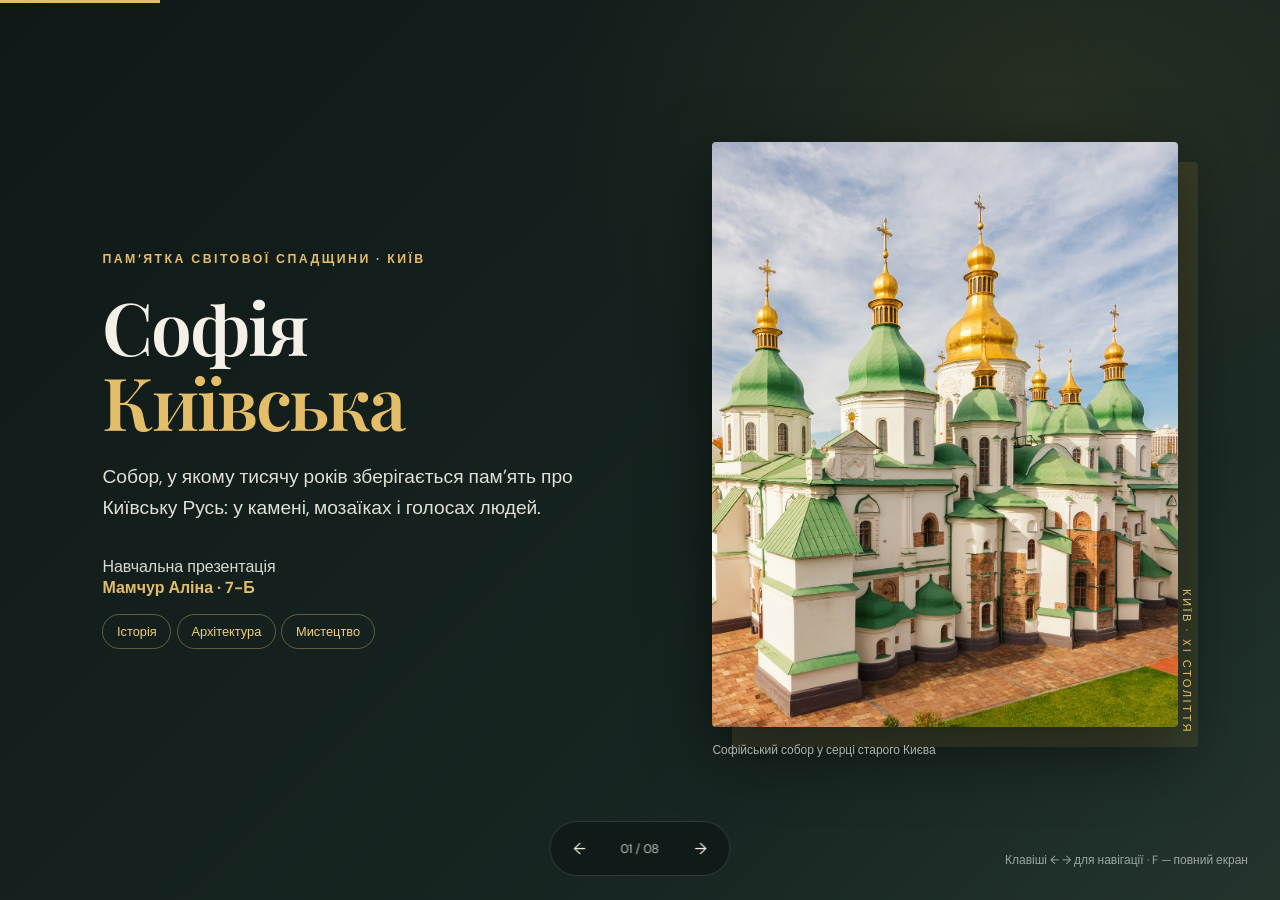
==== commit 4c807f94: "Replace cucumber project with Saint Sophia presentation" ====
--- a/index.html
+++ b/index.html
@@ -1,600 +1,21 @@
-<!DOCTYPE html>
+<!doctype html>
 <html lang="uk">
 <head>
-  <meta charset="UTF-8">
-  <meta name="viewport" content="width=device-width, initial-scale=1.0">
-  <title>Агро-проєкт: Огірковий Тріумф | Мачур Аліна 7-Б клас</title>
-  <meta name="description" content="Шкільний дослідницький проєкт учениці 7-Б класу Мачур Аліни про вирощування огірків до 25 липня, збір врожаю, дегустацію та закрутку 4 банок на зиму.">
-  <link rel="stylesheet" href="style.css">
-  <link rel="icon" href="data:image/svg+xml,<svg xmlns=%22http://www.w3.org/2000/svg%22 viewBox=%220 0 100 100%22><text y=%22.9em%22 font-size=%2290%22>🥒</text></svg>">
-</head>
-<body>
-
-  <!-- Ambient Canvas Background -->
-  <canvas id="ambientCanvas" class="ambient-bg"></canvas>
-
-  <!-- Confetti Canvas -->
-  <canvas id="confettiCanvas" style="position: fixed; top: 0; left: 0; width: 100vw; height: 100vh; pointer-events: none; z-index: 9998;"></canvas>
-
-  <!-- Header Navigation -->
-  <header class="site-header">
-    <div class="header-container">
-      <a href="#" class="logo-badge">
-        <div class="logo-icon">🥒</div>
-        <div class="logo-text">
-          <h1>Огірковий Тріумф</h1>
-          <p>Мачур Аліна • 7-Б клас</p>
-        </div>
-      </a>
-
-      <nav>
-        <ul class="nav-links">
-          <li><a href="#about">Про проєкт</a></li>
-          <li><a href="#growth">Вирощування</a></li>
-          <li><a href="#harvest">Збір 25 липня</a></li>
-          <li><a href="#tasting">Дегустація</a></li>
-          <li><a href="#jars">4 Банки на зиму</a></li>
-          <li><a href="#diploma">Висновки</a></li>
-        </ul>
-      </nav>
-
-      <div class="nav-actions">
-        <button id="soundToggleBtn" class="btn-sound" title="Увімкнути/Вимкнути звук">🔊</button>
-        <button id="btnStartPres" class="btn-presentation">
-          <svg width="18" height="18" viewBox="0 0 24 24" fill="none" stroke="currentColor" stroke-width="2.2" stroke-linecap="round" stroke-linejoin="round"><rect x="2" y="3" width="20" height="14" rx="2" ry="2"></rect><line x1="8" y1="21" x2="16" y2="21"></line><line x1="12" y1="17" x2="12" y2="21"></line></svg>
-          Слайд-шоу для класу
-        </button>
-      </div>
-    </div>
-  </header>
-
-  <main>
-    <!-- Hero Section -->
-    <section class="hero-section" id="about">
-      <div class="container">
-        <div class="hero-pill">
-          <span class="dot"></span>
-          Літній дослідницький біо-проєкт 2026
-        </div>
-
-        <h1 class="hero-title">
-          Як виростити справжній <br>
-          <span class="gradient-text">Огірковий Шедевр</span>
-        </h1>
-
-        <p class="hero-subtitle">
-          Практичний щоденник та яскравий звіт про те, як огірки росли та набиралися сили до 25 липня, дарували соковитий хрускіт і стали стратегічним запасом із 4 банок на зиму!
-        </p>
-
-        <div class="author-chip">
-          <div class="author-avatar">👩‍🌾</div>
-          <div class="author-info">
-            <div class="author-name">Мачур Аліна</div>
-            <div class="author-school">Учениця 7-Б класу • Юний агроном-дослідник</div>
-          </div>
-        </div>
-
-        <div style="display: flex; gap: 14px; justify-content: center; flex-wrap: wrap; margin-bottom: 40px;">
-          <a href="#growth" class="interactive-crunch-btn" style="text-decoration: none;">
-            <span>Читати історію проєкту</span>
-            <svg width="18" height="18" viewBox="0 0 24 24" fill="none" stroke="currentColor" stroke-width="2" stroke-linecap="round" stroke-linejoin="round"><path d="M5 12h14"></path><path d="m12 5 7 7-7 7"></path></svg>
-          </a>
-          <button id="btnStartPresHero" class="btn-presentation" style="padding: 12px 24px; font-size: 0.95rem;">
-            <span>Запустити показ слайдів</span>
-          </button>
-        </div>
-
-        <!-- Metrics Row -->
-        <div class="metrics-grid">
-          <div class="metric-card">
-            <div class="metric-icon">🌱</div>
-            <div class="metric-value">До 25 липня</div>
-            <div class="metric-label">Дбайливий догляд та підв'язка</div>
-          </div>
-          <div class="metric-card">
-            <div class="metric-icon">🧺</div>
-            <div class="metric-value highlight">25 Липня</div>
-            <div class="metric-label">День великого збору врожаю</div>
-          </div>
-          <div class="metric-card">
-            <div class="metric-icon">😋</div>
-            <div class="metric-value">100% Хрускіт</div>
-            <div class="metric-label">Частину з'їдено свіжою одразу</div>
-          </div>
-          <div class="metric-card">
-            <div class="metric-icon">🫙</div>
-            <div class="metric-value highlight">4 Банки</div>
-            <div class="metric-label">Золотий запас консервації на зиму</div>
-          </div>
-        </div>
-      </div>
-    </section>
-
-    <!-- Chapter 1: Growth & Care -->
-    <section class="container" id="growth">
-      <div class="chapter-block">
-        <div class="chapter-inner">
-          <div class="chapter-media">
-            <img src="photo_2026-09-04_07-12-14.jpg" alt="Огіркова грядка Мачур Аліни з шпалерою" loading="lazy">
-            <div class="media-badge">
-              <svg width="16" height="16" viewBox="0 0 24 24" fill="none" stroke="currentColor" stroke-width="2"><path d="M12 22s8-4 8-10V5l-8-3-8 3v7c0 6 8 10 8 10z"></path></svg>
-              Фото 1: Огіркові ряди на городі
-            </div>
-            <button class="media-zoom-btn" onclick="openLightbox('photo_2026-09-04_07-12-14.jpg')" title="Збільшити фото">🔍</button>
-          </div>
-          <div class="chapter-content">
-            <div class="chapter-date-badge">Етап 1 • Травень – 25 липня</div>
-            <h2 class="chapter-title">Шпалерний догляд та зелені джунглі</h2>
-            <p class="chapter-desc">
-              Секрет успіху починався з правильної агротехніки. Огірки не стелилися по землі, а охайно тягнулися догори по спеціально натягнутих шпалерних шнурах (як чудово видно на фото!).
-            </p>
-            <ul class="feature-list">
-              <li>
-                <span class="feature-icon">✓</span>
-                <span><strong>Вертикальне плетиво:</strong> рослини отримували максимум літнього сонця та вільного провітрювання, що захистило їх від хвороб.</span>
-              </li>
-              <li>
-                <span class="feature-icon">✓</span>
-                <span><strong>Полив теплою водою:</strong> щовечора після спадання спеки, щоб огірочки ніколи не були гіркими.</span>
-              </li>
-              <li>
-                <span class="feature-icon">✓</span>
-                <span><strong>Органічне підживлення:</strong> тільки натуральні компоненти для 100% екологічно чистого врожаю.</span>
-              </li>
-            </ul>
-            <div class="quote-box">
-              «Кожен листочок потребував уваги: підпушування ґрунту, вчасна підв'язка вусиків і контроль зав'язі стали щоденною радісною справою!» — Аліна
-            </div>
-          </div>
-        </div>
-      </div>
-    </section>
-
-    <!-- Chapter 2: Harvest Day -->
-    <section class="container" id="harvest">
-      <div class="chapter-block">
-        <div class="chapter-inner reversed">
-          <div class="chapter-content">
-            <div class="chapter-date-badge">Етап 2 • 25 Липня 2026</div>
-            <h2 class="chapter-title">Тріумф 25 липня: Повний пакет свіжих огірочків!</h2>
-            <p class="chapter-desc">
-              25 липня настав кульмінаційний момент усього літнього сезону! Кущі віддячили рясним, щільним та неймовірно красивим врожаєм.
-            </p>
-            <ul class="feature-list">
-              <li>
-                <span class="feature-icon">🧺</span>
-                <span><strong>Щедрий кошик:</strong> цілий великий пакет пружних, пухирчастих огірків насиченого смарагдового кольору.</span>
-              </li>
-              <li>
-                <span class="feature-icon">🌿</span>
-                <span><strong>Ідеальний калібр:</strong> не перерослі, корнішонного типу, з яскравими жовтими квіточками на кінчиках.</span>
-              </li>
-              <li>
-                <span class="feature-icon">✨</span>
-                <span><strong>Справжня гордість:</strong> результат праці учениці 7-Б класу перевищив усі очікування родини!</span>
-              </li>
-            </ul>
-            <button class="interactive-crunch-btn" onclick="sfx.playCrunch()">
-              <span>Похрумтіти віртуально 🥒</span>
-            </button>
-          </div>
-          <div class="chapter-media">
-            <img src="photo_2026-09-04_07-12-04.jpg" alt="Пакет зібраних свіжих огірків 25 липня" loading="lazy">
-            <div class="media-badge">
-              <svg width="16" height="16" viewBox="0 0 24 24" fill="none" stroke="currentColor" stroke-width="2"><circle cx="12" cy="12" r="10"></circle><polyline points="12 6 12 12 16 14"></polyline></svg>
-              Фото 2: Збір врожаю 25 липня
-            </div>
-            <button class="media-zoom-btn" onclick="openLightbox('photo_2026-09-04_07-12-04.jpg')" title="Збільшити фото">🔍</button>
-          </div>
-        </div>
-      </div>
-    </section>
-
-    <!-- Chapter 3: First Tasting -->
-    <section class="container" id="tasting">
-      <div class="chapter-block">
-        <div class="chapter-inner">
-          <div class="chapter-media">
-            <img src="photo_2026-09-04_07-12-20.jpg" alt="Свіжий пухирчастий огірок у руці" loading="lazy">
-            <div class="media-badge">
-              <svg width="16" height="16" viewBox="0 0 24 24" fill="none" stroke="currentColor" stroke-width="2"><path d="M20.84 4.61a5.5 5.5 0 0 0-7.78 0L12 5.67l-1.06-1.06a5.5 5.5 0 0 0-7.78 7.78l1.06 1.06L12 21.23l7.78-7.78 1.06-1.06a5.5 5.5 0 0 0 0-7.78z"></path></svg>
-              Фото 3: Перша дегустація прямо з грядки
-            </div>
-            <button class="media-zoom-btn" onclick="openLightbox('photo_2026-09-04_07-12-20.jpg')" title="Збільшити фото">🔍</button>
-          </div>
-          <div class="chapter-content">
-            <div class="chapter-date-badge">Етап 3 • Нагорода праці</div>
-            <h2 class="chapter-title">«Частину з'їла одразу!»: Найсмачніший момент</h2>
-            <p class="chapter-desc">
-              Хіба можна втриматися, коли в руках тримаєш щойно зірваний прохолодний огірочок, вкритий дрібними ніжними шипами? Перша частина зібраного врожаю пішла на свіжий літній салат та миттєве смакування!
-            </p>
-            <ul class="feature-list">
-              <li>
-                <span class="feature-icon">😋</span>
-                <span><strong>Соковитість:</strong> огірок бризкає соком при першому ж укусі.</span>
-              </li>
-              <li>
-                <span class="feature-icon">🍃</span>
-                <span><strong>Жодної краплі гіркоти:</strong> завдяки регулярному вечірньому зволоженню земля не пересихала.</span>
-              </li>
-              <li>
-                <span class="feature-icon">🥗</span>
-                <span><strong>Вітамінний заряд:</strong> вітаміни C, K, калій та клітковина прямо з власного еко-городу.</span>
-              </li>
-            </ul>
-            <div class="quote-box">
-              «З'їсти свій власний огірок, який ти виростила з крихітного насіння — це зовсім інший рівень задоволення, ніж купити в магазині!»
-            </div>
-          </div>
-        </div>
-      </div>
-    </section>
-
-    <!-- Chapter 4: The 4 Jars for Winter -->
-    <section class="jars-section" id="jars">
-      <div class="container">
-        <div class="section-title-wrap">
-          <span class="section-tag">Кулінарний фініш</span>
-          <h2 class="section-title">4 Банки на зиму: Золотий запас Аліни</h2>
-        </div>
-
-        <p class="jars-intro">
-          Увесь залишок добірного врожаю після дегустації було вирішено законсервувати! Рівно <strong>4 фірмові банки</strong> із хрустким секретом та прянощами готові зігрівати теплом літа в холодні зимові дні. Натисніть на будь-яку банку, щоб відкрити її таємний рецепт!
-        </p>
-
-        <div class="jars-grid">
-          <!-- Jar 1 -->
-          <div class="jar-card" onclick="openJarModal(1)">
-            <div class="jar-number-pill">Банка #1</div>
-            <div class="jar-visual-container">
-              <div class="jar-illustration">
-                <div class="jar-cap"></div>
-                <div class="jar-neck"></div>
-                <div class="jar-body">
-                  <div class="jar-shine"></div>
-                  <div class="jar-cucumbers-inside">
-                    <div class="mini-cuke"></div>
-                    <div class="mini-cuke"></div>
-                    <div class="mini-cuke"></div>
-                  </div>
-                  <div class="jar-bubbles"><span>o</span><span>°</span><span>o</span></div>
-                </div>
-              </div>
-            </div>
-            <h3 class="jar-title">Хрумка Класика</h3>
-            <div class="jar-flavor">Кріп + Листя смородини</div>
-            <p class="jar-secret-preview">Фірмове 2-годинне крижане замочування перед закруткою для неперевершеної пружності.</p>
-            <button class="btn-open-jar">Відкрити рецепт баночки 🔍</button>
-          </div>
-
-          <!-- Jar 2 -->
-          <div class="jar-card" onclick="openJarModal(2)">
-            <div class="jar-number-pill">Банка #2</div>
-            <div class="jar-visual-container">
-              <div class="jar-illustration">
-                <div class="jar-cap" style="background: linear-gradient(180deg, #eab308, #a16207);"></div>
-                <div class="jar-neck"></div>
-                <div class="jar-body">
-                  <div class="jar-shine"></div>
-                  <div class="jar-cucumbers-inside">
-                    <div class="mini-cuke" style="transform: rotate(35deg);"></div>
-                    <div class="mini-cuke" style="transform: rotate(-10deg);"></div>
-                    <div class="mini-cuke" style="transform: rotate(45deg);"></div>
-                  </div>
-                  <div class="jar-bubbles"><span>°</span><span>o</span><span>°</span></div>
-                </div>
-              </div>
-            </div>
-            <h3 class="jar-title">Пряний Корнішон</h3>
-            <div class="jar-flavor">Французька гірчиця + Хрін</div>
-            <p class="jar-secret-preview">Пікантні міні-огірочки з вишуканими зернятами гірчиці для святкового столу.</p>
-            <button class="btn-open-jar">Відкрити рецепт баночки 🔍</button>
-          </div>
-
-          <!-- Jar 3 -->
-          <div class="jar-card" onclick="openJarModal(3)">
-            <div class="jar-number-pill">Банка #3</div>
-            <div class="jar-visual-container">
-              <div class="jar-illustration">
-                <div class="jar-cap" style="background: linear-gradient(180deg, #f59e0b, #b45309);"></div>
-                <div class="jar-neck"></div>
-                <div class="jar-body">
-                  <div class="jar-shine"></div>
-                  <div class="jar-cucumbers-inside">
-                    <div class="mini-cuke" style="transform: rotate(-25deg);"></div>
-                    <div class="mini-cuke" style="transform: rotate(15deg);"></div>
-                    <div class="mini-cuke" style="transform: rotate(-35deg);"></div>
-                  </div>
-                  <div class="jar-bubbles"><span>o</span><span>o</span><span>°</span></div>
-                </div>
-              </div>
-            </div>
-            <h3 class="jar-title">Бабусине Золото</h3>
-            <div class="jar-flavor">Лист дуба + Часничок</div>
-            <p class="jar-secret-preview">Родинна мудрість: дубовий лист дає міцність, а щедрий часник — духмяний аромат.</p>
-            <button class="btn-open-jar">Відкрити рецепт баночки 🔍</button>
-          </div>
-
-          <!-- Jar 4 -->
-          <div class="jar-card" onclick="openJarModal(4)">
-            <div class="jar-number-pill">Банка #4</div>
-            <div class="jar-visual-container">
-              <div class="jar-illustration">
-                <div class="jar-cap" style="background: linear-gradient(180deg, #10b981, #047857);"></div>
-                <div class="jar-neck"></div>
-                <div class="jar-body">
-                  <div class="jar-shine"></div>
-                  <div class="jar-cucumbers-inside">
-                    <div class="mini-cuke" style="transform: rotate(20deg);"></div>
-                    <div class="mini-cuke" style="transform: rotate(-20deg);"></div>
-                    <div class="mini-cuke" style="transform: rotate(5deg);"></div>
-                  </div>
-                  <div class="jar-bubbles"><span>°</span><span>°</span><span>o</span></div>
-                </div>
-              </div>
-            </div>
-            <h3 class="jar-title">Новорічний Тріумф 7-Б</h3>
-            <div class="jar-flavor">Спеціальний ексклюзив 2027</div>
-            <p class="jar-secret-preview">Запечатано з інструкцією: відкрити строго під новорічну ялинку та бій годинника!</p>
-            <button class="btn-open-jar">Відкрити рецепт баночки 🔍</button>
-          </div>
-        </div>
-      </div>
-    </section>
-
-    <!-- Diary and Timeline -->
-    <section class="diary-section" id="diary">
-      <div class="container">
-        <div class="diary-card">
-          <div class="section-title-wrap" style="margin-bottom: 25px;">
-            <span class="section-tag">Хронологія проєкту</span>
-            <h2 class="section-title" style="font-size: 2rem;">Щоденник спостережень юного агронома</h2>
-          </div>
-
-          <div class="timeline-steps">
-            <div class="timeline-item">
-              <div class="t-date">ТРАВЕНЬ</div>
-              <div class="t-title">🌱 Посів та сходи</div>
-              <p class="t-desc">Підготовка пухкого родючого ґрунту, замочування насіння, перші зелені паростки.</p>
-            </div>
-            <div class="timeline-item">
-              <div class="t-date">ЧЕРВЕНЬ</div>
-              <div class="t-title">🧵 Шпалера та догляд</div>
-              <p class="t-desc">Натягування опорних шнурів, напрямок росту пагонів, регулярний вечірній полив.</p>
-            </div>
-            <div class="timeline-item">
-              <div class="t-date">ДО 25 ЛИПНЯ</div>
-              <div class="t-title">🌼 Буйне цвітіння</div>
-              <p class="t-desc">Поява яскравих жовтих квіток, активне формування пухирчастих зав'язей.</p>
-            </div>
-            <div class="timeline-item" style="border-color: var(--accent-lime); background: rgba(34, 197, 94, 0.15);">
-              <div class="t-date">25 ЛИПНЯ</div>
-              <div class="t-title">🎉 Великий збір та закрутка</div>
-              <p class="t-desc">Збір повного пакета огірків, смачна дегустація та стерилізація 4 банок на зиму!</p>
-            </div>
-          </div>
-        </div>
-      </div>
-    </section>
-
-    <!-- Diploma / Conclusions -->
-    <section class="container" id="diploma">
-      <div class="diploma-card">
-        <div class="diploma-stamp">
-          <span>7-Б Клас</span>
-          <span>12 БАЛІВ</span>
-          <span>ПЕРЕВІРЕНО</span>
-        </div>
-        <div class="diploma-title">🏆 Почесний Сертифікат Агронома</div>
-        <div class="diploma-subtitle">Завершення літнього шкільного дослідження з відзнакою</div>
-        <div class="diploma-recipient">Мачур Аліна</div>
-        <p class="diploma-desc">
-          Учениця 7-Б класу успішно довела на практиці: дбайливий догляд, шпалерне вирощування та любов до природи дають неперевершений результат — соковитий літній врожай та 4 банки хрумкої консервації на всю зиму!
-        </p>
-
-        <button id="btnDiplomaCelebrate" class="interactive-crunch-btn" style="padding: 14px 32px; font-size: 1.05rem;">
-          <span>🎉 Запустити святковий салют 7-Б!</span>
-        </button>
-      </div>
-    </section>
-  </main>
-
-  <!-- Modal for Jars -->
-  <div id="jarModal" class="modal-overlay">
-    <div class="modal-card">
-      <button id="modalCloseBtn" class="modal-close-btn">&times;</button>
-      <div id="modalBadge" style="display: inline-block; padding: 4px 12px; background: rgba(34, 197, 94, 0.25); color: var(--accent-lime); border-radius: 20px; font-size: 0.8rem; font-weight: 800; margin-bottom: 12px;"></div>
-      <h2 id="modalTitle" style="color: #ffffff; font-size: 1.6rem; font-weight: 900; margin-bottom: 4px;"></h2>
-      <p id="modalSubtitle" style="color: var(--accent-glow); font-size: 0.95rem; margin-bottom: 8px;"></p>
-      <div id="modalSpecs" style="font-size: 0.85rem; color: var(--text-muted); padding-bottom: 14px; border-bottom: 1px solid var(--border-color); margin-bottom: 16px;"></div>
-
-      <h4 style="color: #ffffff; font-size: 1rem; margin-bottom: 10px;">📋 Інгредієнти та прянощі:</h4>
-      <ul id="modalIngredients" style="list-style: none; display: flex; flex-direction: column; gap: 8px; font-size: 0.92rem; color: var(--text-main); margin-bottom: 20px;"></ul>
-
-      <div style="background: rgba(6, 25, 15, 0.8); border-left: 4px solid var(--accent-lime); padding: 14px; border-radius: 4px;">
-        <h5 style="color: var(--accent-lime); font-size: 0.85rem; text-transform: uppercase; margin-bottom: 4px;">Секрет хрускоту від Аліни:</h5>
-        <p id="modalSecret" style="font-size: 0.92rem; color: var(--text-sub);"></p>
-      </div>
-    </div>
-  </div>
-
-  <!-- Lightbox Modal -->
-  <div id="lightboxModal" class="lightbox-modal">
-    <img id="lightboxImg" src="" alt="Перегляд фотографії">
-  </div>
-
-  <!-- FULLSCREEN PRESENTATION VIEWER (FOR CLASS / PROJECTOR) -->
-  <div id="presentationViewer" class="presentation-viewer">
-    <div class="pres-header">
-      <div style="display: flex; align-items: center; gap: 12px;">
-        <span style="font-size: 24px;">🥒</span>
-        <div>
-          <h3 style="font-size: 1.1rem; color: #ffffff;">Огірковий Тріумф • Презентація для класу</h3>
-          <p style="font-size: 0.78rem; color: var(--text-muted);">Авторка: Мачур Аліна, учениця 7-Б класу</p>
-        </div>
-      </div>
-      <button id="btnClosePres" style="background: rgba(255,255,255,0.1); border: 1px solid var(--border-color); color: #fff; padding: 8px 16px; border-radius: 20px; cursor: pointer; font-weight: 700;">
-        Закрити слайди (Esc) ✕
-      </button>
-    </div>
-
-    <div class="pres-slide-container">
-      <!-- Slide 1: Title -->
-      <div class="pres-slide active">
-        <div style="background: var(--bg-card); border: 2px solid var(--border-glow); border-radius: var(--radius-lg); padding: 50px 40px; text-align: center; backdrop-filter: var(--glass-blur);">
-          <div class="hero-pill">7-Б клас • Дослідницький проєкт</div>
-          <h1 style="font-size: 2.8rem; font-weight: 900; margin-bottom: 16px; color: #ffffff;">
-            Вирощування огірків: <br>
-            <span style="color: var(--accent-lime);">Від сходів до 4 банок консервації</span>
-          </h1>
-          <p style="font-size: 1.25rem; color: var(--text-sub); max-width: 650px; margin: 0 auto 30px;">
-            Доповідачка: <strong>Мачур Аліна</strong><br>
-            Ключова дата тріумфу: <strong>25 липня 2026 року</strong>
-          </p>
-          <div style="display: flex; justify-content: center; gap: 20px;">
-            <div style="background: rgba(6,25,15,0.8); padding: 15px 25px; border-radius: 12px; border: 1px solid var(--border-color);">
-              <div style="font-size: 1.8rem; font-weight: 800; color: var(--accent-glow);">25.07</div>
-              <div style="font-size: 0.8rem; color: var(--text-muted);">Збір врожаю</div>
-            </div>
-            <div style="background: rgba(6,25,15,0.8); padding: 15px 25px; border-radius: 12px; border: 1px solid var(--border-color);">
-              <div style="font-size: 1.8rem; font-weight: 800; color: var(--gold);">4 Банки</div>
-              <div style="font-size: 0.8rem; color: var(--text-muted);">Запаси на зиму</div>
-            </div>
-          </div>
-        </div>
-      </div>
-
-      <!-- Slide 2: Growth photo -->
-      <div class="pres-slide">
-        <div style="display: grid; grid-template-columns: 1fr 1fr; gap: 30px; background: var(--bg-card); border: 1px solid var(--border-color); border-radius: var(--radius-lg); padding: 30px; align-items: center;">
-          <img src="photo_2026-09-04_07-12-14.jpg" style="width: 100%; height: 420px; object-fit: cover; border-radius: 14px; border: 1px solid var(--border-glow);" alt="Грядка">
-          <div>
-            <div class="chapter-date-badge">Слайд 2 • Догляд до 25 липня</div>
-            <h2 style="font-size: 2rem; color: #ffffff; margin-bottom: 14px;">Шпалерний метод вирощування</h2>
-            <p style="font-size: 1.05rem; color: var(--text-sub); margin-bottom: 16px;">
-              На фото наочно видно систему натягнутих шнурів-шпалер. Завдяки цьому огіркові лози піднімалися до світла, не торкаючись землі, що гарантувало чистоту плодів та захист від грибкових хвороб.
-            </p>
-            <ul style="list-style: none; display: flex; flex-direction: column; gap: 10px; color: var(--text-main); font-size: 0.95rem;">
-              <li>🍃 Щоденний вечірній полив нагрітою на сонці водою</li>
-              <li>☀️ Оптимальне освітлення кожного листочка</li>
-              <li>🧑‍🌾 Підпушування прикореневої зони</li>
-            </ul>
-          </div>
-        </div>
-      </div>
-
-      <!-- Slide 3: Harvest photo -->
-      <div class="pres-slide">
-        <div style="display: grid; grid-template-columns: 1fr 1fr; gap: 30px; background: var(--bg-card); border: 1px solid var(--border-color); border-radius: var(--radius-lg); padding: 30px; align-items: center;">
-          <div>
-            <div class="chapter-date-badge">Слайд 3 • Кульмінація 25 липня</div>
-            <h2 style="font-size: 2rem; color: #ffffff; margin-bottom: 14px;">Збір довгоочікуваного врожаю!</h2>
-            <p style="font-size: 1.05rem; color: var(--text-sub); margin-bottom: 16px;">
-              25 липня настав день збору. Повний пакет свіжих, пружних, пухирчастих огірків прямо з грядки. Кожен огірочок — добірний та бездоганний за формою.
-            </p>
-            <div style="background: rgba(34, 197, 94, 0.15); border: 1px solid var(--border-glow); padding: 16px; border-radius: 12px; margin-top: 15px;">
-              <div style="color: var(--accent-lime); font-weight: 800; font-size: 1.1rem; margin-bottom: 4px;">Результат збору 25 липня:</div>
-              <div style="font-size: 0.95rem; color: var(--text-sub);">Врожаю вистачило і на ситну свіжу дегустацію, і на повноцінну зимову консервацію!</div>
-            </div>
-          </div>
-          <img src="photo_2026-09-04_07-12-04.jpg" style="width: 100%; height: 420px; object-fit: cover; border-radius: 14px; border: 1px solid var(--border-glow);" alt="Пакет з огірками">
-        </div>
-      </div>
-
-      <!-- Slide 4: Tasting photo -->
-      <div class="pres-slide">
-        <div style="display: grid; grid-template-columns: 1fr 1fr; gap: 30px; background: var(--bg-card); border: 1px solid var(--border-color); border-radius: var(--radius-lg); padding: 30px; align-items: center;">
-          <img src="photo_2026-09-04_07-12-20.jpg" style="width: 100%; height: 420px; object-fit: cover; border-radius: 14px; border: 1px solid var(--border-glow);" alt="Огірок у руці">
-          <div>
-            <div class="chapter-date-badge">Слайд 4 • Перша проба</div>
-            <h2 style="font-size: 2rem; color: #ffffff; margin-bottom: 14px;">«Частину з'їла одразу!»</h2>
-            <p style="font-size: 1.05rem; color: var(--text-sub); margin-bottom: 16px;">
-              Найприємніший момент будь-якого агронома — перша дегустація. Свіжий пухирчастий огірочок, зігрітий літнім сонцем, виявився неймовірно хрустким, ніжним та солодкуватим без краплі гіркоти!
-            </p>
-            <button class="interactive-crunch-btn" onclick="sfx.playCrunch()">
-              <span>Послухати хрускіт 🥒</span>
-            </button>
-          </div>
-        </div>
-      </div>
-
-      <!-- Slide 5: The 4 Jars -->
-      <div class="pres-slide">
-        <div style="background: var(--bg-card); border: 1px solid var(--border-color); border-radius: var(--radius-lg); padding: 35px; text-align: center;">
-          <div class="chapter-date-badge">Слайд 5 • Стратегічний запас</div>
-          <h2 style="font-size: 2.2rem; color: #ffffff; margin-bottom: 10px;">Закрутка в 4 банки на зиму</h2>
-          <p style="font-size: 1rem; color: var(--text-sub); max-width: 650px; margin: 0 auto 25px;">
-            Увесь основний врожай закручено за фірмовими рецептами з кропом, смородиновим листям, часником та спеціями:
-          </p>
-          <div style="display: grid; grid-template-columns: repeat(4, 1fr); gap: 15px;">
-            <div style="background: rgba(6,25,15,0.7); border: 1px solid var(--border-color); border-radius: 12px; padding: 18px 12px;">
-              <div style="font-size: 2rem;">🫙</div>
-              <div style="color: var(--accent-lime); font-weight: 800; font-size: 0.95rem; margin-top: 6px;">Банка 1</div>
-              <div style="color: var(--text-sub); font-size: 0.8rem;">Класична хрумка</div>
-            </div>
-            <div style="background: rgba(6,25,15,0.7); border: 1px solid var(--border-color); border-radius: 12px; padding: 18px 12px;">
-              <div style="font-size: 2rem;">🫙</div>
-              <div style="color: var(--accent-lime); font-weight: 800; font-size: 0.95rem; margin-top: 6px;">Банка 2</div>
-              <div style="color: var(--text-sub); font-size: 0.8rem;">Пряні корнішони</div>
-            </div>
-            <div style="background: rgba(6,25,15,0.7); border: 1px solid var(--border-color); border-radius: 12px; padding: 18px 12px;">
-              <div style="font-size: 2rem;">🫙</div>
-              <div style="color: var(--accent-lime); font-weight: 800; font-size: 0.95rem; margin-top: 6px;">Банка 3</div>
-              <div style="color: var(--text-sub); font-size: 0.8rem;">Бабусин рецепт</div>
-            </div>
-            <div style="background: rgba(6,25,15,0.7); border: 1px solid var(--border-color); border-radius: 12px; padding: 18px 12px;">
-              <div style="font-size: 2rem;">🫙</div>
-              <div style="color: var(--gold); font-weight: 800; font-size: 0.95rem; margin-top: 6px;">Банка 4</div>
-              <div style="color: var(--text-sub); font-size: 0.8rem;">Новорічний запас</div>
-            </div>
-          </div>
-        </div>
-      </div>
-
-      <!-- Slide 6: Summary -->
-      <div class="pres-slide">
-        <div style="background: var(--bg-card); border: 2px solid var(--accent-lime); border-radius: var(--radius-lg); padding: 40px; text-align: center;">
-          <div style="font-size: 3rem; margin-bottom: 10px;">🌟</div>
-          <h2 style="font-size: 2.2rem; color: var(--gold); margin-bottom: 12px;">Висновки шкільного дослідження</h2>
-          <p style="font-size: 1.1rem; color: var(--text-sub); max-width: 700px; margin: 0 auto 20px;">
-            1. Власноруч вирощені огірки перевершують магазинної якості завдяки свіжості та відсутності хімікатів.<br>
-            2. Шпалерний метод полегшує догляд та збір врожаю.<br>
-            3. Результат: подвійна користь — літні вітаміни та запас хрумких консервацій на зиму!
-          </p>
-          <div style="font-size: 1.15rem; font-weight: 800; color: #ffffff;">
-            Дякую за увагу! Авторка: Мачур Аліна, 7-Б клас 🥒✨
-          </div>
-        </div>
-      </div>
-    </div>
-
-    <div class="pres-footer">
-      <button id="btnPrevSlide" class="pres-nav-btn">
-        <svg width="18" height="18" viewBox="0 0 24 24" fill="none" stroke="currentColor" stroke-width="2"><path d="m15 18-6-6 6-6"></path></svg>
-        Назад
-      </button>
-      <div id="slideIndicator" style="font-weight: 800; color: var(--accent-lime); font-size: 1.1rem;">
-        1 / 6
-      </div>
-      <button id="btnNextSlide" class="pres-nav-btn">
-        Вперед
-        <svg width="18" height="18" viewBox="0 0 24 24" fill="none" stroke="currentColor" stroke-width="2"><path d="m9 18 6-6-6-6"></path></svg>
-      </button>
-    </div>
-  </div>
-
-  <!-- Footer -->
-  <footer>
-    <div class="container">
-      <p style="font-weight: 700; color: #ffffff; margin-bottom: 6px;">
-        🥒 Огірковий Тріумф • Дослідницький проєкт учениці 7-Б класу Мачур Аліни
-      </p>
-      <p style="color: var(--text-muted); font-size: 0.85rem;">
-        З любов'ю до природи, рідної землі та смачних хрумких закруток • Літо 2026
-      </p>
-    </div>
-  </footer>
-
-  <script src="app.js"></script>
-</body>
-</html>
+<meta charset="utf-8"><meta name="viewport" content="width=device-width,initial-scale=1">
+<meta name="theme-color" content="#101b1b"><title>Софія Київська — Аліна Мамчур, 7-Б</title>
+<style>
+@import url('https://fonts.googleapis.com/css2?family=DM+Sans:wght@400;500;600;700&family=Playfair+Display:wght@500;600;700&display=swap');
+:root{--ink:#f4f0e7;--muted:#c2c1b8;--gold:#e4bd69;--teal:#152321;--panel:#1b2c29;--line:#ffffff24}*{box-sizing:border-box}html,body{margin:0;height:100%;background:#101918;color:var(--ink);font-family:'DM Sans',sans-serif}body{overflow:hidden}.deck{height:100%;position:relative}.slide{position:absolute;inset:0;display:grid;grid-template-columns:1.08fr .92fr;padding:7vh 8vw;gap:5vw;align-items:center;opacity:0;transform:translateX(30px);pointer-events:none;transition:opacity .45s,transform .45s;overflow:auto;background:radial-gradient(ellipse at 82% 12%,#b68b3a1c,transparent 33%),linear-gradient(135deg,#101918,#172622 70%,#24342d)}.slide.active{opacity:1;transform:none;pointer-events:auto}.slide.full{grid-template-columns:1fr}.eyebrow{color:var(--gold);font-size:.77rem;text-transform:uppercase;letter-spacing:.2em;font-weight:700;margin-bottom:1.4rem}.title{font:600 clamp(2.6rem,5.7vw,5.5rem)/1.02 'Playfair Display',serif;letter-spacing:-.03em;margin:0 0 1.4rem}.title em{color:var(--gold);font-style:normal}.lead{font-size:clamp(1rem,1.5vw,1.28rem);line-height:1.65;color:#e1dfd6;max-width:620px}.small{color:var(--muted);font-size:.92rem;line-height:1.65}.tag{display:inline-flex;border:1px solid #d8b66766;color:#f0ce7c;border-radius:99px;padding:.5rem .85rem;font-size:.8rem;margin:1rem .35rem 0 0}.photo{height:min(65vh,620px);width:100%;object-fit:cover;border-radius:4px;box-shadow:20px 20px 0 #d5ab4b1d,0 22px 65px #0008}.photo-wide{height:min(64vh,590px)}.caption{color:#aeb4a7;font-size:.75rem;margin-top:.65rem}.facts{display:grid;grid-template-columns:repeat(2,1fr);gap:1rem;margin-top:2rem}.fact{border-top:1px solid var(--line);padding:1rem 0}.fact strong{display:block;font:600 1.8rem 'Playfair Display';color:var(--gold)}.fact span{font-size:.86rem;color:var(--muted)}.timeline{border-left:1px solid #d2ac5b88;padding-left:1.7rem;margin:1rem 0}.event{position:relative;padding:.2rem 0 1.4rem}.event:before{content:'';position:absolute;left:-2.05rem;top:.5rem;width:9px;height:9px;border-radius:50%;background:var(--gold);box-shadow:0 0 0 5px #d4ad4922}.event b{color:var(--gold);font-size:.9rem}.event p{margin:.35rem 0;color:#d3d4cb;line-height:1.5}.quote{font:500 clamp(1.4rem,3vw,2.5rem)/1.35 'Playfair Display';max-width:850px;border-left:3px solid var(--gold);padding-left:1.5rem}.local-video{display:block;width:min(100%,1050px);max-height:62vh;aspect-ratio:16/9;background:#000;border:1px solid #ffffff25;box-shadow:0 20px 65px #0008}.video-card{position:relative;display:block;width:min(100%,1050px);aspect-ratio:16/9;overflow:hidden;background:#000;border:1px solid #ffffff25;box-shadow:0 20px 65px #0008;color:white;text-decoration:none}.video-card img{width:100%;height:100%;object-fit:cover;opacity:.78;transition:transform .4s,opacity .4s}.video-card:hover img{transform:scale(1.025);opacity:.9}.play{position:absolute;left:50%;top:50%;transform:translate(-50%,-50%);width:76px;height:54px;border-radius:15px;background:#cc0000;display:grid;place-items:center;font-size:25px}.video-title{position:absolute;left:1.2rem;bottom:1rem;background:#101918d9;padding:.75rem 1rem;border-radius:3px;font-weight:700}.video-note{font-size:.82rem;color:var(--muted);margin-top:.7rem}.sources{display:flex;flex-wrap:wrap;gap:.65rem;margin-top:1rem}.sources a{color:#f2d285;text-decoration:none;border:1px solid #ffffff2a;padding:.65rem .8rem;border-radius:4px;font-size:.85rem}.sources a:hover{background:#ffffff14}.controls{position:fixed;z-index:5;bottom:1.5rem;left:50%;transform:translateX(-50%);display:flex;align-items:center;gap:1rem;background:#101918d9;border:1px solid var(--line);border-radius:99px;padding:.5rem .7rem;backdrop-filter:blur(12px)}button{background:transparent;color:var(--ink);border:0;padding:.5rem .75rem;font:inherit;cursor:pointer}button:hover{color:var(--gold)}.count{font-size:.78rem;color:var(--muted);min-width:3.3rem;text-align:center}.progress{position:fixed;z-index:6;top:0;left:0;height:3px;background:var(--gold);width:0;transition:width .35s}.hint{position:fixed;right:2rem;bottom:2rem;color:#9ca69d;font-size:.75rem}.author{margin-top:2rem;color:#dad7ce}.author b{color:var(--gold)}.cover-photo{position:relative}.cover-photo:after{content:'КИЇВ · XI СТОЛІТТЯ';position:absolute;right:-1rem;bottom:1.5rem;writing-mode:vertical-rl;color:var(--gold);letter-spacing:.22em;font-size:.7rem}.list{font-size:1.05rem;line-height:1.8;color:#dfdfd6;padding-left:1.25rem}.list li{padding-left:.35rem;margin:.4rem 0}.list li::marker{color:var(--gold)}
+@media(max-width:800px){body{overflow:hidden}.slide{grid-template-columns:1fr;align-content:center;padding:5vh 7vw;gap:1.5rem}.slide:not(.full){grid-template-columns:1fr}.slide:not(.full) .visual{display:none}.slide{overflow-y:auto}.title{font-size:clamp(2.3rem,11vw,4.5rem)}.lead{font-size:1rem}.hint{display:none}.facts{margin-top:.7rem}.eyebrow{margin-bottom:.7rem}.controls{bottom:.7rem}.video-wrap{margin-top:.4rem}}
+</style></head>
+<body><div class="progress" id="progress"></div><main class="deck" id="deck">
+<section class="slide active"><div><div class="eyebrow">Пам’ятка світової спадщини · Київ</div><h1 class="title">Софія<br><em>Київська</em></h1><p class="lead">Собор, у якому тисячу років зберігається пам’ять про Київську Русь: у камені, мозаїках і голосах людей.</p><div class="author">Навчальна презентація<br><b>Мамчур Аліна · 7-Б</b></div><span class="tag">Історія</span><span class="tag">Архітектура</span><span class="tag">Мистецтво</span></div><div class="visual cover-photo"><img class="photo" src="assets/sophia.jpg" alt="Софійський собор у Києві"><div class="caption">Софійський собор у серці старого Києва</div></div></section>
+<section class="slide"><div><div class="eyebrow">01 · Звідки починається історія</div><h2 class="title">Храм для<br><em>нової столиці</em></h2><p class="lead">Собор постав у Києві в XI столітті, за князювання Ярослава Мудрого. Його будували як головний християнський храм столиці Русі — величний знак сили, віри й освіченості держави.</p><p class="small">Назва «Софія» означає «Премудрість Божа». У роботі над храмом поєдналися знання місцевих майстрів і візантійські мистецькі традиції.</p><div class="facts"><div class="fact"><strong>XI ст.</strong><span>час спорудження</span></div><div class="fact"><strong>Ярослав</strong><span>князь, за якого зведено собор</span></div></div></div><div class="visual"><img class="photo" src="assets/exterior.jpg" alt="Собор і його бані"><div class="caption">Біля собору відбувалися важливі події державного життя</div></div></section>
+<section class="slide"><div><div class="eyebrow">02 · Архітектура</div><h2 class="title">Куполи,<br><em>що ведуть угору</em></h2><p class="lead">Первісний собор був хрестово-купольним храмом із п’ятьма навами. Його багатокупольний силует створював урочистий ритм, а простір усередині спрямовував погляд до центрального купола.</p><ul class="list"><li>Центральний купол підноситься над храмом.</li><li>Арки, стовпи й галереї ділять простір на виразні частини.</li><li>Зовнішній вигляд змінювався: у XVII–XVIII століттях собор набув рис українського бароко.</li></ul></div><div class="visual"><img class="photo" src="assets/belltower.jpg" alt="Зовнішній вигляд Софійського собору"><div class="caption">Сьогоднішній ансамбль поєднує давню основу та барокові нашарування</div></div></section>
+<section class="slide"><div><div class="eyebrow">03 · Вікна й світло</div><h2 class="title">Як храм<br><em>впускав світло?</em></h2><p class="lead">У давньому храмі світло було частиною задуму. Вузькі аркові віконні прорізи у товстих стінах пропускали сонячні промені всередину й підкреслювали висоту простору.</p><p class="small">На відміну від сучасних великих скляних вікон, середньовічні прорізи були невеликими. У напівтемряві інтер’єру особливо виразно мерехтіли золоті смальтові мозаїки.</p><span class="tag">Аркові прорізи</span><span class="tag">Товсті стіни</span><span class="tag">Світло на мозаїках</span></div><div class="visual"><img class="photo" src="assets/mosaic.jpg" alt="Архітектура собору"><div class="caption">Світло й золоте тло мозаїк створювали особливу атмосферу</div></div></section>
+<section class="slide"><div><div class="eyebrow">04 · Мистецький скарб</div><h2 class="title">Стіни, що<br><em>розповідають</em></h2><p class="lead">Усередині збереглися унікальні мозаїки й фрески XI століття. Найвідоміший образ — Богородиця Оранта в головній апсиді, піднята в молитві за людей.</p><div class="facts"><div class="fact"><strong>260 м²</strong><span>збережених давніх мозаїк</span></div><div class="fact"><strong>≈ 3 000 м²</strong><span>фрескового живопису XI століття</span></div></div><p class="small">Мозаїку складали з маленьких кубиків смальти й каменю. Фрески наносили на вологу штукатурку — так фарби ставали частиною стіни.</p></div><div class="visual"><img class="photo" src="assets/mosaic2.jpg" alt="Софійський собор"><div class="caption">Інтер’єр собору зберігає один із найповніших ансамблів монументального живопису XI століття</div></div></section>
+<section class="slide"><div><div class="eyebrow">05 · Собор і люди</div><h2 class="title">Не лише<br><em>місце молитви</em></h2><p class="lead">Софія була важливим осередком державного та культурного життя. Тут приймали послів, укладали літописи, навчали й ухвалювали важливі рішення.</p><div class="timeline"><div class="event"><b>XI століття</b><p>За Ярослава Мудрого постає головний храм Києва.</p></div><div class="event"><b>1054 рік</b><p>У соборі поховали князя Ярослава Мудрого; його саркофаг зберігся донині.</p></div><div class="event"><b>XVII–XVIII століття</b><p>Формується бароковий монастирський ансамбль довкола собору.</p></div><div class="event"><b>1990 рік</b><p>Комплекс внесено до Списку всесвітньої спадщини ЮНЕСКО.</p></div></div></div><div class="visual"><img class="photo" src="assets/sarcophagus.jpg" alt="Собор і дзвіниця"><div class="caption">У Софії відбувалися важливі події державного життя</div></div></section>
+<section class="slide full"><div><div class="eyebrow">06 · Переглянь відео</div><h2 class="title">Софія <em>на екрані</em></h2><p class="small">Відео за посиланням, наданим для презентації</p><video class="local-video" controls playsinline preload="metadata" poster="assets/video_thumb.jpg"><source src="assets/video.mp4" type="video/mp4">Ваш браузер не підтримує відтворення MP4.</video><div class="video-note">Відео вбудоване у презентацію та доступне локально.</div></div></section>
+<section class="slide"><div><div class="eyebrow">07 · Підсумок</div><h2 class="title">Спадщина,<br><em>яку бережемо</em></h2><p class="quote">«Софія Київська — це не тільки давній храм. Це жива пам’ять про майстерність, знання й історію України».</p><p class="lead">Її мозаїки, фрески та архітектура допомагають нам уявити Київ тисячу років тому. Збереження цієї пам’ятки — відповідальність перед майбутніми поколіннями.</p><div class="eyebrow" style="margin-top:2rem">Джерела</div><div class="sources"><a href="https://sofiia-kyivska.ua/museum/1/" target="_blank" rel="noreferrer">Національний заповідник</a><a href="https://sofiia-kyivska.ua/unesco/" target="_blank" rel="noreferrer">«Софія Київська» · ЮНЕСКО</a><a href="https://whc.unesco.org/en/list/527/" target="_blank" rel="noreferrer">UNESCO World Heritage</a></div></div><div class="visual"><img class="photo" src="assets/sophia.jpg" alt="Софія Київська"><div class="caption">Дякую за увагу! · Мамчур Аліна, 7-Б</div></div></section>
+</main><div class="controls"><button id="prev" aria-label="Попередній слайд">←</button><span class="count" id="count">01 / 08</span><button id="next" aria-label="Наступний слайд">→</button></div><div class="hint">Клавіші ← → для навігації · F — повний екран</div>
+<script>const slides=[...document.querySelectorAll('.slide')],count=document.getElementById('count'),progress=document.getElementById('progress');let i=0;function show(n){i=(n+slides.length)%slides.length;slides.forEach((s,k)=>s.classList.toggle('active',k===i));count.textContent=String(i+1).padStart(2,'0')+' / '+String(slides.length).padStart(2,'0');progress.style.width=((i+1)/slides.length*100)+'%'}document.getElementById('prev').onclick=()=>show(i-1);document.getElementById('next').onclick=()=>show(i+1);window.addEventListener('keydown',e=>{if(['ArrowRight',' ','PageDown'].includes(e.key)){e.preventDefault();show(i+1)}if(['ArrowLeft','PageUp'].includes(e.key)){e.preventDefault();show(i-1)}if(e.key.toLowerCase()==='f'){document.fullscreenElement?document.exitFullscreen():document.documentElement.requestFullscreen?.()}});let x=0;document.addEventListener('touchstart',e=>x=e.touches[0].clientX,{passive:true});document.addEventListener('touchend',e=>{const d=e.changedTouches[0].clientX-x;if(Math.abs(d)>65)show(i+(d<0?1:-1))},{passive:true});show(0);</script></body></html>
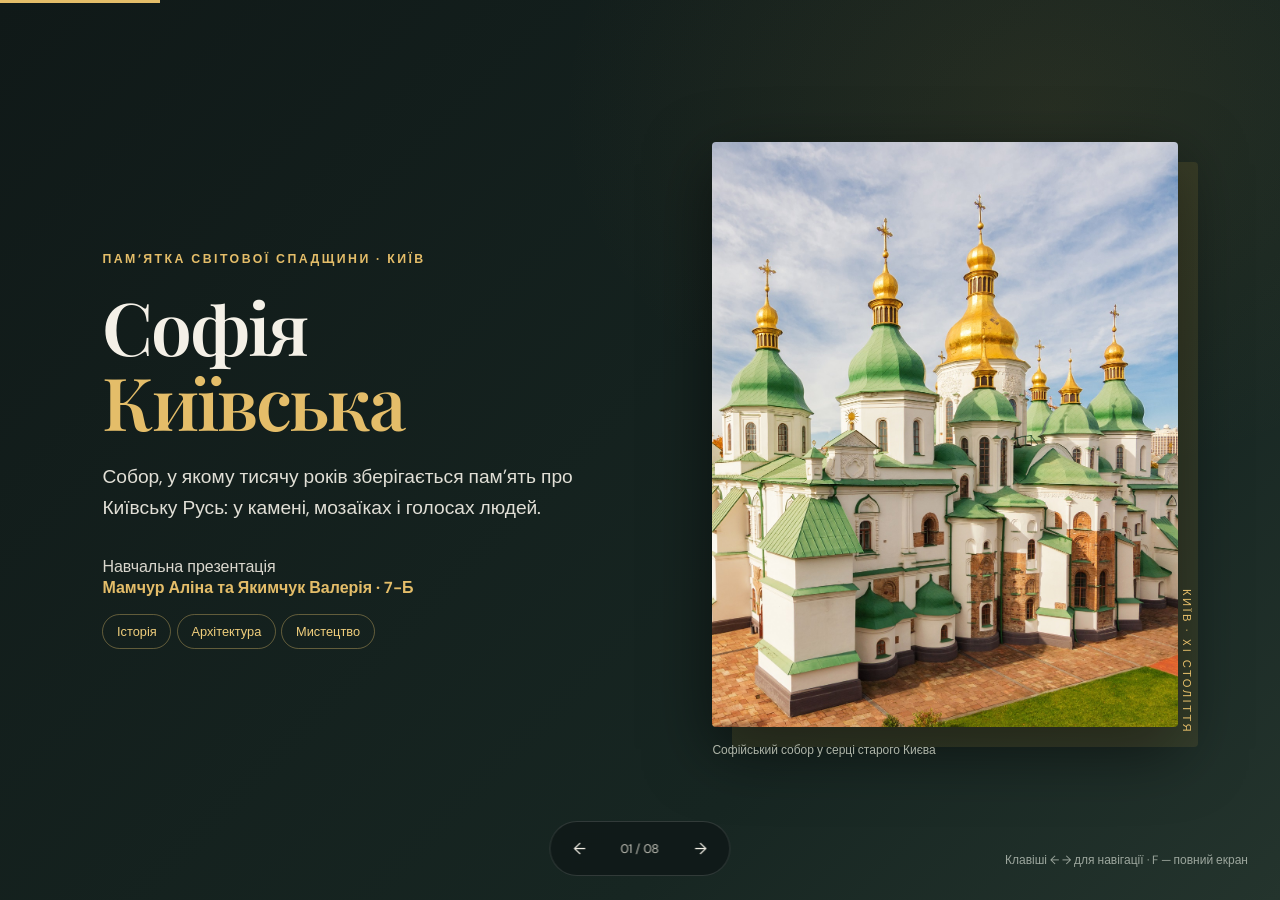
==== commit ac6e8cbd: "Add Valeriia Yakymchuk as co-author" ====
--- a/index.html
+++ b/index.html
@@ -2,20 +2,20 @@
 <html lang="uk">
 <head>
 <meta charset="utf-8"><meta name="viewport" content="width=device-width,initial-scale=1">
-<meta name="theme-color" content="#101b1b"><title>Софія Київська — Аліна Мамчур, 7-Б</title>
+<meta name="theme-color" content="#101b1b"><title>Софія Київська — Аліна Мамчур і Валерія Якимчук, 7-Б</title>
 <style>
 @import url('https://fonts.googleapis.com/css2?family=DM+Sans:wght@400;500;600;700&family=Playfair+Display:wght@500;600;700&display=swap');
 :root{--ink:#f4f0e7;--muted:#c2c1b8;--gold:#e4bd69;--teal:#152321;--panel:#1b2c29;--line:#ffffff24}*{box-sizing:border-box}html,body{margin:0;height:100%;background:#101918;color:var(--ink);font-family:'DM Sans',sans-serif}body{overflow:hidden}.deck{height:100%;position:relative}.slide{position:absolute;inset:0;display:grid;grid-template-columns:1.08fr .92fr;padding:7vh 8vw;gap:5vw;align-items:center;opacity:0;transform:translateX(30px);pointer-events:none;transition:opacity .45s,transform .45s;overflow:auto;background:radial-gradient(ellipse at 82% 12%,#b68b3a1c,transparent 33%),linear-gradient(135deg,#101918,#172622 70%,#24342d)}.slide.active{opacity:1;transform:none;pointer-events:auto}.slide.full{grid-template-columns:1fr}.eyebrow{color:var(--gold);font-size:.77rem;text-transform:uppercase;letter-spacing:.2em;font-weight:700;margin-bottom:1.4rem}.title{font:600 clamp(2.6rem,5.7vw,5.5rem)/1.02 'Playfair Display',serif;letter-spacing:-.03em;margin:0 0 1.4rem}.title em{color:var(--gold);font-style:normal}.lead{font-size:clamp(1rem,1.5vw,1.28rem);line-height:1.65;color:#e1dfd6;max-width:620px}.small{color:var(--muted);font-size:.92rem;line-height:1.65}.tag{display:inline-flex;border:1px solid #d8b66766;color:#f0ce7c;border-radius:99px;padding:.5rem .85rem;font-size:.8rem;margin:1rem .35rem 0 0}.photo{height:min(65vh,620px);width:100%;object-fit:cover;border-radius:4px;box-shadow:20px 20px 0 #d5ab4b1d,0 22px 65px #0008}.photo-wide{height:min(64vh,590px)}.caption{color:#aeb4a7;font-size:.75rem;margin-top:.65rem}.facts{display:grid;grid-template-columns:repeat(2,1fr);gap:1rem;margin-top:2rem}.fact{border-top:1px solid var(--line);padding:1rem 0}.fact strong{display:block;font:600 1.8rem 'Playfair Display';color:var(--gold)}.fact span{font-size:.86rem;color:var(--muted)}.timeline{border-left:1px solid #d2ac5b88;padding-left:1.7rem;margin:1rem 0}.event{position:relative;padding:.2rem 0 1.4rem}.event:before{content:'';position:absolute;left:-2.05rem;top:.5rem;width:9px;height:9px;border-radius:50%;background:var(--gold);box-shadow:0 0 0 5px #d4ad4922}.event b{color:var(--gold);font-size:.9rem}.event p{margin:.35rem 0;color:#d3d4cb;line-height:1.5}.quote{font:500 clamp(1.4rem,3vw,2.5rem)/1.35 'Playfair Display';max-width:850px;border-left:3px solid var(--gold);padding-left:1.5rem}.local-video{display:block;width:min(100%,1050px);max-height:62vh;aspect-ratio:16/9;background:#000;border:1px solid #ffffff25;box-shadow:0 20px 65px #0008}.video-card{position:relative;display:block;width:min(100%,1050px);aspect-ratio:16/9;overflow:hidden;background:#000;border:1px solid #ffffff25;box-shadow:0 20px 65px #0008;color:white;text-decoration:none}.video-card img{width:100%;height:100%;object-fit:cover;opacity:.78;transition:transform .4s,opacity .4s}.video-card:hover img{transform:scale(1.025);opacity:.9}.play{position:absolute;left:50%;top:50%;transform:translate(-50%,-50%);width:76px;height:54px;border-radius:15px;background:#cc0000;display:grid;place-items:center;font-size:25px}.video-title{position:absolute;left:1.2rem;bottom:1rem;background:#101918d9;padding:.75rem 1rem;border-radius:3px;font-weight:700}.video-note{font-size:.82rem;color:var(--muted);margin-top:.7rem}.sources{display:flex;flex-wrap:wrap;gap:.65rem;margin-top:1rem}.sources a{color:#f2d285;text-decoration:none;border:1px solid #ffffff2a;padding:.65rem .8rem;border-radius:4px;font-size:.85rem}.sources a:hover{background:#ffffff14}.controls{position:fixed;z-index:5;bottom:1.5rem;left:50%;transform:translateX(-50%);display:flex;align-items:center;gap:1rem;background:#101918d9;border:1px solid var(--line);border-radius:99px;padding:.5rem .7rem;backdrop-filter:blur(12px)}button{background:transparent;color:var(--ink);border:0;padding:.5rem .75rem;font:inherit;cursor:pointer}button:hover{color:var(--gold)}.count{font-size:.78rem;color:var(--muted);min-width:3.3rem;text-align:center}.progress{position:fixed;z-index:6;top:0;left:0;height:3px;background:var(--gold);width:0;transition:width .35s}.hint{position:fixed;right:2rem;bottom:2rem;color:#9ca69d;font-size:.75rem}.author{margin-top:2rem;color:#dad7ce}.author b{color:var(--gold)}.cover-photo{position:relative}.cover-photo:after{content:'КИЇВ · XI СТОЛІТТЯ';position:absolute;right:-1rem;bottom:1.5rem;writing-mode:vertical-rl;color:var(--gold);letter-spacing:.22em;font-size:.7rem}.list{font-size:1.05rem;line-height:1.8;color:#dfdfd6;padding-left:1.25rem}.list li{padding-left:.35rem;margin:.4rem 0}.list li::marker{color:var(--gold)}
 @media(max-width:800px){body{overflow:hidden}.slide{grid-template-columns:1fr;align-content:center;padding:5vh 7vw;gap:1.5rem}.slide:not(.full){grid-template-columns:1fr}.slide:not(.full) .visual{display:none}.slide{overflow-y:auto}.title{font-size:clamp(2.3rem,11vw,4.5rem)}.lead{font-size:1rem}.hint{display:none}.facts{margin-top:.7rem}.eyebrow{margin-bottom:.7rem}.controls{bottom:.7rem}.video-wrap{margin-top:.4rem}}
 </style></head>
 <body><div class="progress" id="progress"></div><main class="deck" id="deck">
-<section class="slide active"><div><div class="eyebrow">Пам’ятка світової спадщини · Київ</div><h1 class="title">Софія<br><em>Київська</em></h1><p class="lead">Собор, у якому тисячу років зберігається пам’ять про Київську Русь: у камені, мозаїках і голосах людей.</p><div class="author">Навчальна презентація<br><b>Мамчур Аліна · 7-Б</b></div><span class="tag">Історія</span><span class="tag">Архітектура</span><span class="tag">Мистецтво</span></div><div class="visual cover-photo"><img class="photo" src="assets/sophia.jpg" alt="Софійський собор у Києві"><div class="caption">Софійський собор у серці старого Києва</div></div></section>
+<section class="slide active"><div><div class="eyebrow">Пам’ятка світової спадщини · Київ</div><h1 class="title">Софія<br><em>Київська</em></h1><p class="lead">Собор, у якому тисячу років зберігається пам’ять про Київську Русь: у камені, мозаїках і голосах людей.</p><div class="author">Навчальна презентація<br><b>Мамчур Аліна та Якимчук Валерія · 7-Б</b></div><span class="tag">Історія</span><span class="tag">Архітектура</span><span class="tag">Мистецтво</span></div><div class="visual cover-photo"><img class="photo" src="assets/sophia.jpg" alt="Софійський собор у Києві"><div class="caption">Софійський собор у серці старого Києва</div></div></section>
 <section class="slide"><div><div class="eyebrow">01 · Звідки починається історія</div><h2 class="title">Храм для<br><em>нової столиці</em></h2><p class="lead">Собор постав у Києві в XI столітті, за князювання Ярослава Мудрого. Його будували як головний християнський храм столиці Русі — величний знак сили, віри й освіченості держави.</p><p class="small">Назва «Софія» означає «Премудрість Божа». У роботі над храмом поєдналися знання місцевих майстрів і візантійські мистецькі традиції.</p><div class="facts"><div class="fact"><strong>XI ст.</strong><span>час спорудження</span></div><div class="fact"><strong>Ярослав</strong><span>князь, за якого зведено собор</span></div></div></div><div class="visual"><img class="photo" src="assets/exterior.jpg" alt="Собор і його бані"><div class="caption">Біля собору відбувалися важливі події державного життя</div></div></section>
 <section class="slide"><div><div class="eyebrow">02 · Архітектура</div><h2 class="title">Куполи,<br><em>що ведуть угору</em></h2><p class="lead">Первісний собор був хрестово-купольним храмом із п’ятьма навами. Його багатокупольний силует створював урочистий ритм, а простір усередині спрямовував погляд до центрального купола.</p><ul class="list"><li>Центральний купол підноситься над храмом.</li><li>Арки, стовпи й галереї ділять простір на виразні частини.</li><li>Зовнішній вигляд змінювався: у XVII–XVIII століттях собор набув рис українського бароко.</li></ul></div><div class="visual"><img class="photo" src="assets/belltower.jpg" alt="Зовнішній вигляд Софійського собору"><div class="caption">Сьогоднішній ансамбль поєднує давню основу та барокові нашарування</div></div></section>
 <section class="slide"><div><div class="eyebrow">03 · Вікна й світло</div><h2 class="title">Як храм<br><em>впускав світло?</em></h2><p class="lead">У давньому храмі світло було частиною задуму. Вузькі аркові віконні прорізи у товстих стінах пропускали сонячні промені всередину й підкреслювали висоту простору.</p><p class="small">На відміну від сучасних великих скляних вікон, середньовічні прорізи були невеликими. У напівтемряві інтер’єру особливо виразно мерехтіли золоті смальтові мозаїки.</p><span class="tag">Аркові прорізи</span><span class="tag">Товсті стіни</span><span class="tag">Світло на мозаїках</span></div><div class="visual"><img class="photo" src="assets/mosaic.jpg" alt="Архітектура собору"><div class="caption">Світло й золоте тло мозаїк створювали особливу атмосферу</div></div></section>
 <section class="slide"><div><div class="eyebrow">04 · Мистецький скарб</div><h2 class="title">Стіни, що<br><em>розповідають</em></h2><p class="lead">Усередині збереглися унікальні мозаїки й фрески XI століття. Найвідоміший образ — Богородиця Оранта в головній апсиді, піднята в молитві за людей.</p><div class="facts"><div class="fact"><strong>260 м²</strong><span>збережених давніх мозаїк</span></div><div class="fact"><strong>≈ 3 000 м²</strong><span>фрескового живопису XI століття</span></div></div><p class="small">Мозаїку складали з маленьких кубиків смальти й каменю. Фрески наносили на вологу штукатурку — так фарби ставали частиною стіни.</p></div><div class="visual"><img class="photo" src="assets/mosaic2.jpg" alt="Софійський собор"><div class="caption">Інтер’єр собору зберігає один із найповніших ансамблів монументального живопису XI століття</div></div></section>
 <section class="slide"><div><div class="eyebrow">05 · Собор і люди</div><h2 class="title">Не лише<br><em>місце молитви</em></h2><p class="lead">Софія була важливим осередком державного та культурного життя. Тут приймали послів, укладали літописи, навчали й ухвалювали важливі рішення.</p><div class="timeline"><div class="event"><b>XI століття</b><p>За Ярослава Мудрого постає головний храм Києва.</p></div><div class="event"><b>1054 рік</b><p>У соборі поховали князя Ярослава Мудрого; його саркофаг зберігся донині.</p></div><div class="event"><b>XVII–XVIII століття</b><p>Формується бароковий монастирський ансамбль довкола собору.</p></div><div class="event"><b>1990 рік</b><p>Комплекс внесено до Списку всесвітньої спадщини ЮНЕСКО.</p></div></div></div><div class="visual"><img class="photo" src="assets/sarcophagus.jpg" alt="Собор і дзвіниця"><div class="caption">У Софії відбувалися важливі події державного життя</div></div></section>
 <section class="slide full"><div><div class="eyebrow">06 · Переглянь відео</div><h2 class="title">Софія <em>на екрані</em></h2><p class="small">Відео за посиланням, наданим для презентації</p><video class="local-video" controls playsinline preload="metadata" poster="assets/video_thumb.jpg"><source src="assets/video.mp4" type="video/mp4">Ваш браузер не підтримує відтворення MP4.</video><div class="video-note">Відео вбудоване у презентацію та доступне локально.</div></div></section>
-<section class="slide"><div><div class="eyebrow">07 · Підсумок</div><h2 class="title">Спадщина,<br><em>яку бережемо</em></h2><p class="quote">«Софія Київська — це не тільки давній храм. Це жива пам’ять про майстерність, знання й історію України».</p><p class="lead">Її мозаїки, фрески та архітектура допомагають нам уявити Київ тисячу років тому. Збереження цієї пам’ятки — відповідальність перед майбутніми поколіннями.</p><div class="eyebrow" style="margin-top:2rem">Джерела</div><div class="sources"><a href="https://sofiia-kyivska.ua/museum/1/" target="_blank" rel="noreferrer">Національний заповідник</a><a href="https://sofiia-kyivska.ua/unesco/" target="_blank" rel="noreferrer">«Софія Київська» · ЮНЕСКО</a><a href="https://whc.unesco.org/en/list/527/" target="_blank" rel="noreferrer">UNESCO World Heritage</a></div></div><div class="visual"><img class="photo" src="assets/sophia.jpg" alt="Софія Київська"><div class="caption">Дякую за увагу! · Мамчур Аліна, 7-Б</div></div></section>
+<section class="slide"><div><div class="eyebrow">07 · Підсумок</div><h2 class="title">Спадщина,<br><em>яку бережемо</em></h2><p class="quote">«Софія Київська — це не тільки давній храм. Це жива пам’ять про майстерність, знання й історію України».</p><p class="lead">Її мозаїки, фрески та архітектура допомагають нам уявити Київ тисячу років тому. Збереження цієї пам’ятки — відповідальність перед майбутніми поколіннями.</p><div class="eyebrow" style="margin-top:2rem">Джерела</div><div class="sources"><a href="https://sofiia-kyivska.ua/museum/1/" target="_blank" rel="noreferrer">Національний заповідник</a><a href="https://sofiia-kyivska.ua/unesco/" target="_blank" rel="noreferrer">«Софія Київська» · ЮНЕСКО</a><a href="https://whc.unesco.org/en/list/527/" target="_blank" rel="noreferrer">UNESCO World Heritage</a></div></div><div class="visual"><img class="photo" src="assets/sophia.jpg" alt="Софія Київська"><div class="caption">Дякую за увагу! · Мамчур Аліна та Якимчук Валерія, 7-Б</div></div></section>
 </main><div class="controls"><button id="prev" aria-label="Попередній слайд">←</button><span class="count" id="count">01 / 08</span><button id="next" aria-label="Наступний слайд">→</button></div><div class="hint">Клавіші ← → для навігації · F — повний екран</div>
 <script>const slides=[...document.querySelectorAll('.slide')],count=document.getElementById('count'),progress=document.getElementById('progress');let i=0;function show(n){i=(n+slides.length)%slides.length;slides.forEach((s,k)=>s.classList.toggle('active',k===i));count.textContent=String(i+1).padStart(2,'0')+' / '+String(slides.length).padStart(2,'0');progress.style.width=((i+1)/slides.length*100)+'%'}document.getElementById('prev').onclick=()=>show(i-1);document.getElementById('next').onclick=()=>show(i+1);window.addEventListener('keydown',e=>{if(['ArrowRight',' ','PageDown'].includes(e.key)){e.preventDefault();show(i+1)}if(['ArrowLeft','PageUp'].includes(e.key)){e.preventDefault();show(i-1)}if(e.key.toLowerCase()==='f'){document.fullscreenElement?document.exitFullscreen():document.documentElement.requestFullscreen?.()}});let x=0;document.addEventListener('touchstart',e=>x=e.touches[0].clientX,{passive:true});document.addEventListener('touchend',e=>{const d=e.changedTouches[0].clientX-x;if(Math.abs(d)>65)show(i+(d<0?1:-1))},{passive:true});show(0);</script></body></html>
